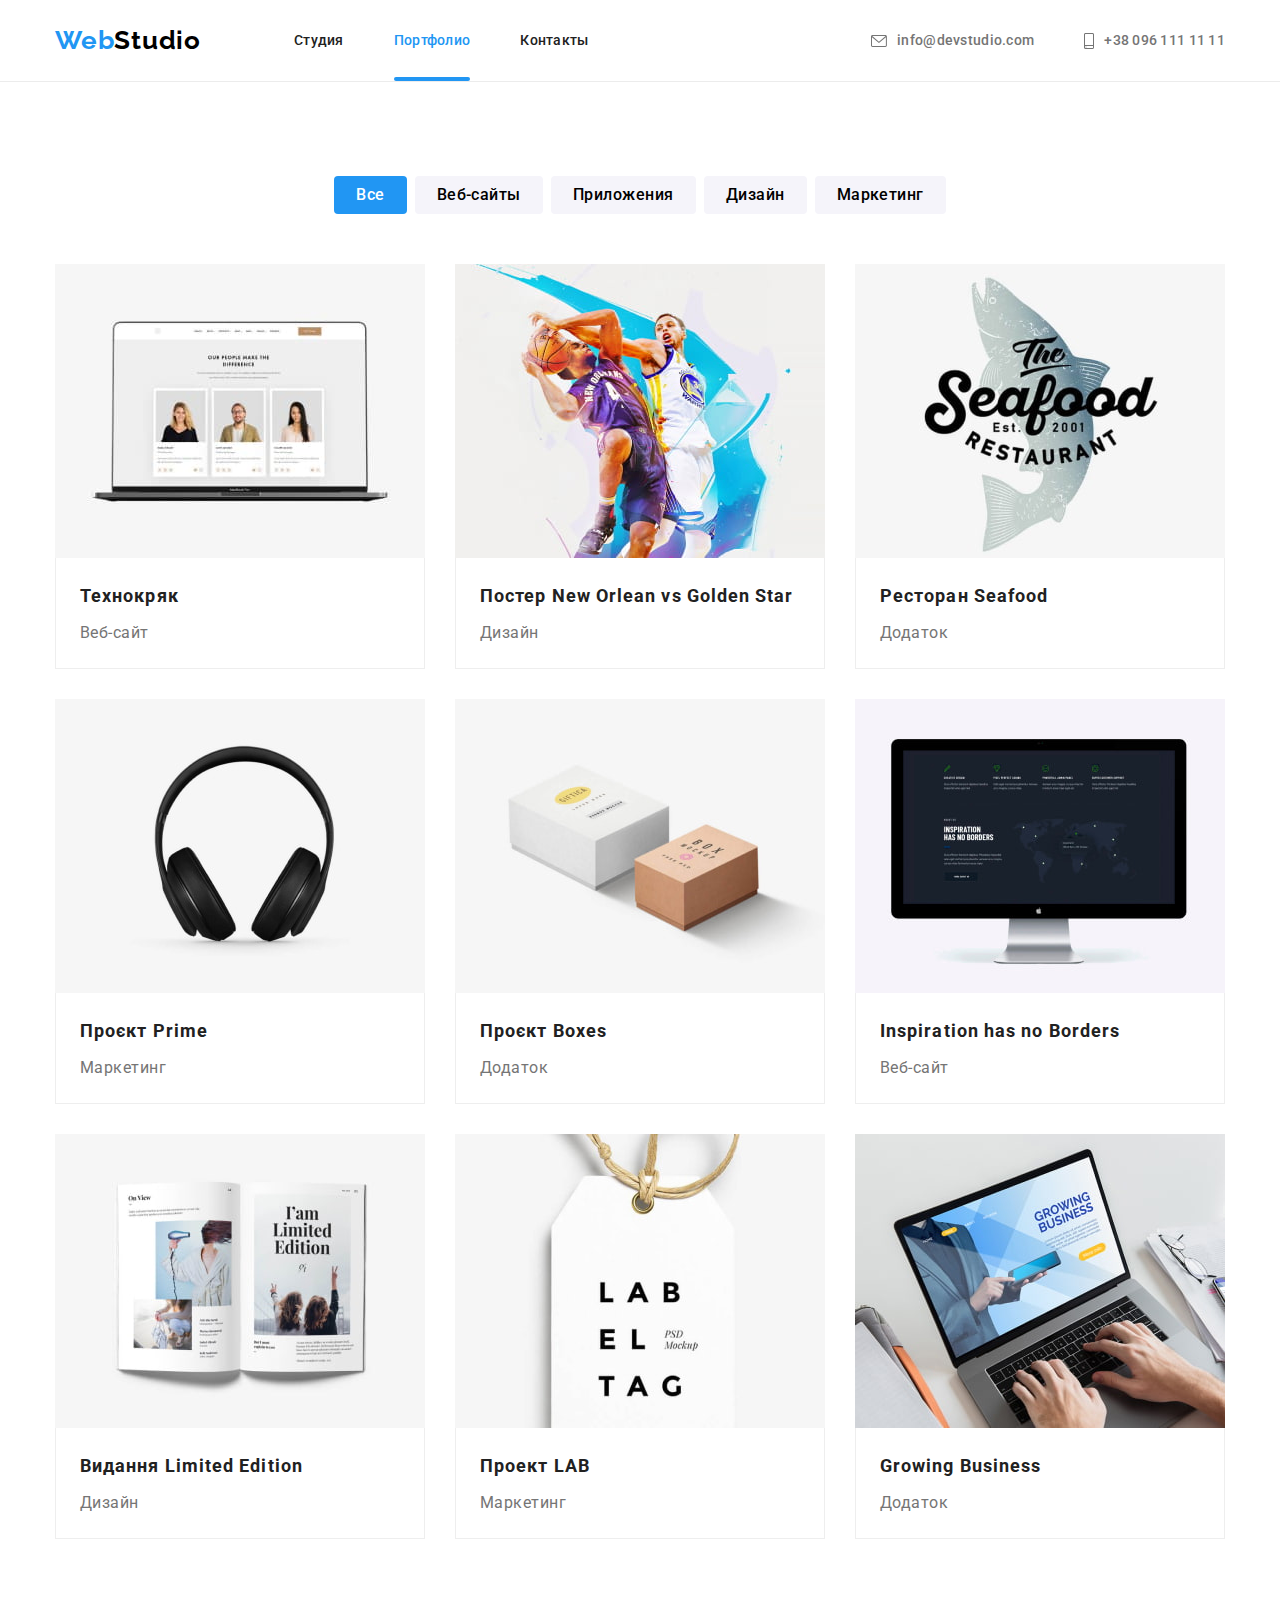
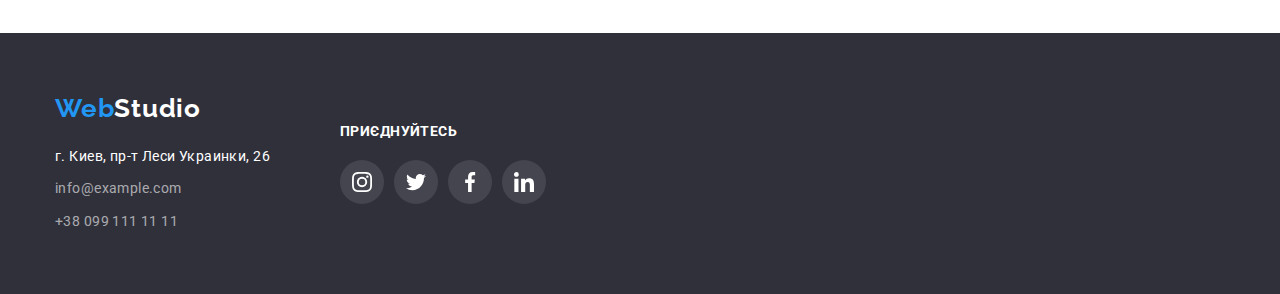
==== portfolio.html @ 23446a07 "first commit" ====
<!DOCTYPE html>
<html lang="ru">
	<head>
		<meta charset="UTF-8" />
		<meta http-equiv="X-UA-Compatible" content="IE=edge" />
		<meta name="viewport" content="width=device-width, initial-scale=1.0" />
		<title>Портфолио</title>
		<link rel="preconnect" href="https://fonts.googleapis.com" />
		<link rel="preconnect" href="https://fonts.gstatic.com" crossorigin />
		<link
			href="https://fonts.googleapis.com/css2?family=Raleway:wght@700&family=Roboto:wght@400;500;700;900&display=swap"
			rel="stylesheet"
		/>
		<link rel="stylesheet" href="https://cdnjs.cloudflare.com/ajax/libs/modern-normalize/1.1.0/modern-normalize.min.css"/>
		<link rel="stylesheet" href="./css/styles.css" />
	</head>
	<header>
		<div class="container">
			<nav class="main-nav">
				<a class="logo logo-head" href="/">
					<span class="logo-first">Web</span>Studio</a
				>
				<ul class="list header-list">
					<li>
						<a
							class="link link-header link-nav"
							href="./index.html"
							>Студия</a
						>
					</li>
					<li>
						<a
							class="link link-header link-nav active"
							href="./portfolio.html"
							>Портфолио</a
						>
					</li>
					<li>
						<a class="link link-header link-nav" href=""
							>Контакты</a
						>
					</li>
				</ul>
			</nav>
			<ul class="list header-list-con">
				<li>
					<a
						class="link link-header link-info"
						href="mailto:info@devstudio.com"
						><svg class="icon-head" width="16px" height="12px">
							<use
								href="./images/icons.svg#envelope"
							></use></svg>info@devstudio.com</a
					>
				</li>
				<li>
					<a
						class="link link-header link-info"
						href="tel:+380961111111"
					>
						<svg class="icon-head" width="10px" height="16px">
							<use
								href="./images/icons.svg#smartphone"
							></use></svg>+38 096 111 11 11</a
					>
				</li>
			</ul>
		</div>
	</header>
	<main>
		<section class="cont-port">
			<div class="container  container-vertical">
			<h1 class="visually-hidden">Портфолио</h1>
			<ul class="list filter-list">
				<li><button class="btn-filter btn-hero-filter" type="button">Все</button></li>
				<li>
					<button class="btn-filter" type="button">Веб-сайты</button>
				</li>
				<li>
					<button class="btn-filter" type="button">Приложения</button>
				</li>
				<li>
					<button class="btn-filter" type="button">Дизайн</button>
				</li>
				<li>
					<button class="btn-filter" type="button">Маркетинг</button>
				</li>
			</ul>
			<ul class="list list-product">
				<li class="card-port"><a href=""><div class="port-info-card">
					<div class="wrap-port">
					<img
						src="./images/contant1.jpg"
						alt="Веб-сайт на ноутбуке"
						width="370"
					/>
					<div class="overflow-port">Ресурс пропонує комплексні пропозиції з різним рівнем функціоналу та сервісів. Все це дозволить відвідувачу отримати вичерпні відомості про компанію чи приватну особу.</div>
				</div>
					<div class="port-info"><h2 class="port-title">Технокряк</h2>
					<p class="port-p">Веб-сайт</p></div></div></a>
				</li>
				<li class="card-port"><a href=""><div class="port-info-card">
					<div class="wrap-port">
					<img
						src="./images/contant2.jpg"
						alt="Веб-сайт на ноутбуке"
						width="370"
					/>
					<div class="overflow-port">Ресурс пропонує комплексні пропозиції з різним рівнем функціоналу та сервісів. Все це дозволить відвідувачу отримати вичерпні відомості про компанію чи приватну особу.</div>
				</div>
					<div class="port-info"><h2 class="port-title">Постер New Orlean vs Golden Star</h2>
					<p class="port-p">Дизайн</p></div></div></a>
				</li>
				<li class="card-port"><a href=""><div class="port-info-card">
					<div class="wrap-port">
					<img
						src="./images/contant3.jpg"
						alt="Веб-сайт на ноутбуке"
						width="370"
					/>
					<div class="overflow-port">Ресурс пропонує комплексні пропозиції з різним рівнем функціоналу та сервісів. Все це дозволить відвідувачу отримати вичерпні відомості про компанію чи приватну особу.</div>
				</div>
					<div class="port-info"><h2 class="port-title">Ресторан Seafood</h2>
					<p class="port-p">Додаток</p></div></div></a>
				</li>
				<li class="card-port"><a href=""><div class="port-info-card">
					<div class="wrap-port">
					<img
						src="./images/contant4.jpg"
						alt="Веб-сайт на ноутбуке"
						width="370"
					/>
					<div class="overflow-port">Ресурс пропонує комплексні пропозиції з різним рівнем функціоналу та сервісів. Все це дозволить відвідувачу отримати вичерпні відомості про компанію чи приватну особу.</div>
				</div>
					<div class="port-info"><h2 class="port-title">Проєкт Prime</h2>
					<p class="port-p">Маркетинг</p></div></div></a>
				</li>
				<li class="card-port"><a href=""><div class="port-info-card">
					<div class="wrap-port">
					<img
						src="./images/contant5.jpg"
						alt="Веб-сайт на ноутбуке"
						width="370"
					/>
					<div class="overflow-port">Ресурс пропонує комплексні пропозиції з різним рівнем функціоналу та сервісів. Все це дозволить відвідувачу отримати вичерпні відомості про компанію чи приватну особу.</div>
				</div>
					<div class="port-info"><h2 class="port-title">Проєкт Boxes</h2>
					<p class="port-p">Додаток</p></div></div></a>
				</li>
				<li class="card-port"><a href=""><div class="port-info-card">
					<div class="wrap-port">
					<img
						src="./images/contant6.jpg"
						alt="Веб-сайт на ноутбуке"
						width="370"
					/>
					<div class="overflow-port">Ресурс пропонує комплексні пропозиції з різним рівнем функціоналу та сервісів. Все це дозволить відвідувачу отримати вичерпні відомості про компанію чи приватну особу.</div>
				</div>
					<div class="port-info"><h2 class="port-title">Inspiration has no Borders</h2>
					<p class="port-p">Веб-сайт</p></div></div></a>
				</li>
				<li class="card-port"><a href=""><div class="port-info-card">
					<div class="wrap-port">
					<img
						src="./images/contant7.jpg"
						alt="Веб-сайт на ноутбуке"
						width="370"
					/>
					<div class="overflow-port">Ресурс пропонує комплексні пропозиції з різним рівнем функціоналу та сервісів. Все це дозволить відвідувачу отримати вичерпні відомості про компанію чи приватну особу.</div>
				</div>
					<div class="port-info"><h2 class="port-title">Видання Limited Edition</h2>
					<p class="port-p">Дизайн</p></div></div></a>
				</li>
				<li class="card-port"><a href=""><div class="port-info-card">
					<div class="wrap-port">
					<img
						src="./images/contant8.jpg"
						alt="Веб-сайт на ноутбуке"
						width="370"
					/>
					<div class="overflow-port">Ресурс пропонує комплексні пропозиції з різним рівнем функціоналу та сервісів. Все це дозволить відвідувачу отримати вичерпні відомості про компанію чи приватну особу.</div>
				</div>
					<div class="port-info"><h2 class="port-title">Проект LAB</h2>
					<p class="port-p">Маркетинг</p></div></div></a>
				</li>
				<li class="card-port"><a href=""><div class="port-info-card">
					<div class="wrap-port">
					<img
						src="./images/contant9.jpg"
						alt="Веб-сайт на ноутбуке"
						width="370"
					/>
					<div class="overflow-port">Ресурс пропонує комплексні пропозиції з різним рівнем функціоналу та сервісів. Все це дозволить відвідувачу отримати вичерпні відомості про компанію чи приватну особу.</div>
				</div>
					<div class="port-info"><h2 class="port-title">Growing Business</h2>
					<p class="port-p">Додаток</p></div></div></a>
				</li>
			</ul>
		</div>
		</div>
	</main>
		<footer class="foot-bg">
			<div class="container foot-cont">
				<div><a class="logo logo-foot" href="/"
					><span class="logo-first">Web</span>Studio</a
				>
				<address class="adr-info">
					<p class="ad-foot-col footer-info">
						г. Киев, пр-т Леси Украинки, 26
					</p>
					<ul class="list">
						<li class="link-foot">
							<a
								class="link link-foot-col footer-info"
								href="mailto:info@example.com"
								>info@example.com</a
							>
						</li>
						<li class="link-foot">
							<a
								class="link link-foot-col footer-info"
								href="tel:+380991111111"
								>+38 099 111 11 11</a
							>
						</li>
					</ul>
				</address>
			</div>
			<div>
				<p class="big-foot">приєднуйтесь</p>
				<ul class="list footer-social">
					<li>
						<a href="#" class="social">
							<svg class="social" width="20" height="20">
								<use
									href="./images/icons.svg#instagram"
								></use>
							</svg>
						</a>
					</li>
					<li>
						<a href="#" class="social">
							<svg class="social" width="20" height="20">
								<use
									href="./images/icons.svg#twitter"
								></use>
							</svg>
						</a>
					</li>
					<li>
						<a href="#" class="social">
							<svg class="social" width="20" height="20">
								<use
									href="./images/icons.svg#facebook"
								></use>
							</svg>
						</a>
					</li>
					<li>
						<a href="#" class="social">
							<svg class="social" width="20" height="20">
								<use
									href="./images/icons.svg#linkedin"
								></use>
							</svg>
						</a>
					</li>
				</ul>
			</div>
			</div>
	</footer>
<script src="./js/modal.js"></script>
</body>
</html>
---- css/styles.css ----
:root {
    --first-font:
        "Roboto", sans-serif;
    --second-font:
        "Raleway", sans-serif;
    --first-color: #FFFFFF;
    --second-color: #2F303A;
    --third-color: #F5F4FA;
    --fourth-color: #212121;
    --fifth-color: #2196F3;
    --sixth-color: #000000;
    --seventh-color: #757575;
    --eighth-color: rgba(255, 255, 255, 0.6);
    --nineth-color: #188CE8;
    --tenth-color: #EEEEEE;
    --grad-color: rgba(47, 48, 58, 0.4);
    --client-color: #AFB1B8;
    --cubic: cubic-bezier(0.4, 0, 0.2, 1)
}

/* general styles */

h1,
h2,
h3,
h4,
h5,
h6,
p,
ul {
    margin: 0;
}

a {
    text-decoration: none;
}

img {
    display: block;
}

header {
    border-bottom: 1px solid #ECECEC;
}

.visually-hidden {
    position: absolute;
    width: 1px;
    height: 1px;
    margin: -1px;
    border: 0;
    padding: 0;

    white-space: nowrap;
    clip-path: inset(100%);
    clip: rect(0 0 0 0);
    overflow: hidden;
}

ul {
    padding: 0;
}

.link {
    transition: color 250ms var(--cubic);
}

.link:focus,
.link:hover {
    color: var(--fifth-color);
}

.link-info:hover .icon-head,
.link-info:focus .icon-head {
    fill: var(--fifth-color);
}

.send-btn:hover,
.send-btn:focus,
.btn-foot-form:hover,
.btn-foot-form:focus,
.btn-hero:focus,
.btn-hero:hover,
.btn-filter:focus,
.btn-filter:hover {
    transition: 250ms var(--cubic);
    background-color: var(--nineth-color);
    color: #FFFFFF;
    filter: drop-shadow(0px 4px 4px rgba(0, 0, 0, 0.25));
    cursor: pointer;
}

.link-foot-col:focus,
.link-foot-col:hover {
    color: var(--first-color);
}

.com-title,
.second-title,
.peculiarities-title,
.port-title {
    color: var(--fourth-color);
}

.btn-filter,
.btn-hero {
    font-family: inherit;
    cursor: pointer;
    border: none;
    transition: color 250ms var(--cubic), background-color 250ms var(--cubic), filter 250ms var(--cubic);
}

body {
    font-family: var(--first-font);
    color: var(--seventh-color);
}

.container {
    display: flex;
    width: 1200px;
    padding-left: 15px;
    padding-right: 15px;
    margin-left: auto;
    margin-right: auto;


}

.container-vertical {
    flex-direction: column;
}

/* background-color */


.hero-bg,
.foot-bg {
    background-color: var(--second-color);
}

.comand-bc,
.btn-filter {
    background-color: var(--third-color);
}

.li-com-bc {
    background-color: var(--first-color);
}

.btn-hero-filter,
.btn-hero {
    color: var(--first-color);
    background-color: var(--fifth-color);
}

.link,
.logo,
.port-p {
    text-decoration: none;
    color: currentColor
}

.list {
    list-style: none;
}


/* header */

.link-info {
    display: flex;
    align-items: center;
    gap: 10px;
}

.main-nav {
    display: flex;
}

.icon-head {
    transition: fill 250ms var(--cubic);
    fill: var(--seventh-color);
}

.header-list,
.header-list-con {
    align-items: center;
    display: flex;
    gap: 50px;

}

.head-li-con {
    display: flex;
    align-items: center;
}

.header-list-con {
    margin-left: auto;
}

.header-list {
    margin-left: 93px;
}

.logo {

    font-family: var(--second-font);
    font-weight: 700;
    font-size: 26px;
    line-height: 1.2;
    letter-spacing: 0.03em;

}

.logo-first {
    color: var(--fifth-color);
    font-family: var(--second-font);
}

.logo-head {
    color: var(--sixth-color);
    padding-top: 25px;
    padding-bottom: 25px;
}

.link-header {
    font-weight: 500;
    font-size: 14px;
    line-height: 1.14;
    letter-spacing: 0.02em;
    padding-top: 32px;
    padding-bottom: 32px;
}

.link-nav {
    color: var(--fourth-color);
}

.active {
    color: var(--fifth-color);
    position: relative;
}

.active::after {
    content: "";
    background-color: var(--fifth-color);
    border-radius: 2px;
    width: 100%;
    height: 4px;
    display: block;
    position: absolute;
    bottom: -1px;
}

/* hero-section */

.hero-bg {
    width: 1600px;
    margin-left: auto;
    margin-right: auto;
    background-size: cover;
    background-position: 50% 50%;
    background-image: linear-gradient(var(--grad-color), var(--grad-color)), url("../images/imgbg.jpg");

}

.hero {
    padding: 200px 0px;
}

.second-title {
    font-size: 36px;
    line-height: 1.17;
    text-align: center;
    letter-spacing: 0.03em;
}

.hero-title {
    color: var(--first-color);
    font-weight: 900;
    font-size: 44px;
    line-height: 1.36;
    text-align: center;
    letter-spacing: 0.06em;
    text-transform: uppercase;
}

.btn-hero {
    font-weight: 700;
    font-size: 16px;
    line-height: 1.88;
    letter-spacing: 0.06em;
    padding: 10px 32px;
    width: fit-content;
    margin-top: 30px;
    margin-left: auto;
    margin-right: auto;
    border-radius: 4px;
}


/* second-section */

.peculiarities-i {
    background: var(--third-color);
    border-radius: 4px;
    padding: 25px 100px;
    margin-bottom: 30px;
}

.peculiarities-list {
    display: flex;
    gap: 30px;
}

.peculiarities-list-block {
    width: 270px;
}

.peculiarities-cont {
    padding-top: 94px;
}

.hidden-peculiarities-title,
.hidden-filters-title {
    display: none;
}

.peculiarities-title {
    font-size: 14px;
    line-height: 1.14;
    letter-spacing: 0.03em;
    text-transform: uppercase;
    margin-bottom: 10px;
}

.peculiarities-p {
    font-size: 14px;
    line-height: 1.71;
    letter-spacing: 0.03em;
}

/* third-section */

.cont-third-forth {
    padding-bottom: 94px;
    padding-top: 94px;
}

.list-img {
    display: flex;
    gap: 30px;
}

.second-title {
    margin-bottom: 50px;
}


/* fourth-section */

svg.social-com {
    fill: var(--client-color);
    transition: fill 250ms var(--cubic);
}

a.social-com {
    border-radius: 50%;
    width: 44px;
    height: 44px;
    display: flex;
    justify-content: center;
    align-items: center;
    background-color: var(--first-color);
    transition: background-color 250ms var(--cubic);
}

.com-info {
    padding: 30px 0px;
}

.com-title {
    font-weight: 500;
    font-size: 16px;
    line-height: 1.19;
    text-align: center;
    letter-spacing: 0.03em;
    margin-bottom: 10px;
}

.li-com-bc {
    box-shadow: 0px 1px 3px rgba(0, 0, 0, 0.12), 0px 1px 1px rgba(0, 0, 0, 0.14), 0px 2px 1px rgba(0, 0, 0, 0.2);
    border-radius: 0px 0px 4px 4px;
}

.com-p {
    font-size: 16px;
    line-height: 1.19;
    text-align: center;
    letter-spacing: 0.03em;
    margin-bottom: 16px;
}

/* footer */

svg.social {
    fill: var(--first-color);
    transition: fill 250ms var(--cubic);
}

a.social:hover,
a.social:focus {
    background-color: var(--fifth-color);
}

.com-social {
    display: flex;
    justify-content: center;
}

.big-foot {
    font-weight: 700;
    font-size: 14px;
    line-height: 1.14;
    letter-spacing: 0.03em;
    text-transform: uppercase;
    color: var(--first-color);
    margin-bottom: 20px;
}

strong {
    font-weight: inherit;
}

.foot-cont {
    align-items: center;
    gap: 70px;

}

.foot-bg {
    padding: 60px 0px;
}

.logo-foot {
    color: var(--first-color);
}

.adr-info {
    margin-top: 20px;
}

.footer-info {
    font-style: normal;
    font-weight: 400;
    font-size: 14px;
    line-height: 1.7;
    letter-spacing: 0.03em;
}

.link-foot {
    margin-top: 9px;
}

.ad-foot-col {
    color: var(--first-color);
}

.link-foot-col {
    color: var(--eighth-color);
}

.footer-social,
.com-social {
    display: flex;
    flex-wrap: wrap;
    gap: 10px;
}

a.social {
    border-radius: 50%;
    width: 44px;
    height: 44px;
    display: flex;
    justify-content: center;
    align-items: center;
    background-color: rgba(255, 255, 255, 0.1);
    transition: background-color 250ms var(--cubic);
}

/* PORTFOLIO */

/* portfolio btn */

.port-info {
    padding: 20px 24px;
    border: 1px solid #EEEEEE;
    border-top: none;
    z-index: 1;
}

.cont-port {
    padding: 94px 0px;
}

.filter-list {
    display: flex;
    margin-bottom: 50px;
    justify-content: center;
    gap: 8px;
}

.list-product {
    display: flex;
    flex-wrap: wrap;
    gap: 30px;
}

.btn-filter {
    font-weight: 500;
    font-size: 16px;
    line-height: 1.62;
    letter-spacing: 0.03em;
    padding: 6px 22px;
    border-radius: 4px;

}

.card-port {
    width: 370px;
}

.card-port:hover .overflow-port {
    transform: translateY(-100%);
}

.wrap-port {
    overflow: hidden;
    position: relative;
}

.overflow-port {
    position: absolute;
    display: flex;
    justify-content: center;
    align-items: center;
    color: var(--first-color);
    background: rgba(33, 150, 243, 0.9);
    transition: transform 250ms var(--cubic);
    transform: translateY(0);
    height: 100%;
    font-size: 18px;
    line-height: 1.56;
    padding: 0 24px;

    letter-spacing: 0.03em;
}

.port-info-card:hover {
    box-shadow: 0px 4px 4px rgba(0, 0, 0, 0.25);
}

.port-info-card {
    transition: box-shadow 250ms var(--cubic);
}

.port-title {
    font-size: 18px;
    line-height: 2;
    letter-spacing: 0.06em;
    width: 322px;
    margin-bottom: 4px;
    color: var(--fourth-color)
}

.port-p {
    font-size: 16px;
    line-height: 1.88;
    letter-spacing: 0.03em;
    color: var(--seventh-color);
}


/* clients */

.list-clients {
    display: flex;
    gap: 30px;
}

.clients-icons>div {
    padding: 16px 32px;
    border: 1px solid var(--client-color);
    border-radius: 4px;
    transition: border-color 250ms var(--cubic);

}

.clients-icons:hover .company,
.clients-icons:focus .company {
    fill: var(--fifth-color);
}

.clients-icons:hover>div,
.clients-icons:focus>div {
    border-color: var(--fifth-color);
}

.company {
    fill: var(--client-color);
    transition: fill 250ms var(--cubic);
}

a.social-com:hover svg.social-com,
a.social-com:focus svg.social-com {
    fill: var(--first-color);
}

a.social-com:hover,
a.social-com:focus {
    background-color: var(--fifth-color);
}

/* MODALKS SASALKA */
.data-modal {
    backdrop-filter: brightness(0.8);
    width: 100%;
    height: 100%;
    position: fixed;
    top: 0;
    z-index: 1000000;
    visibility: visible;
    opacity: 100%;
    transition: opacity 250ms cubic-bezier(0.4, 0, 0.2, 1), visibility 250ms cubic-bezier(0.4, 0, 0.2, 1);

}


.is-hidden {
    opacity: 0;
    pointer-events: none;
    visibility: hidden;
}

.modal-window {
    position: absolute;
    top: 50%;
    left: 50%;
    transform: translate(-50%, -50%);
    width: 528px;
    height: 581px;

    background: #FFFFFF;
    box-shadow: 0px 1px 3px rgba(0, 0, 0, 0.12), 0px 1px 1px rgba(0, 0, 0, 0.14), 0px 2px 1px rgba(0, 0, 0, 0.2);
    border-radius: 4px;
}

.btn-modal {
    display: flex;
    align-items: center;
    position: absolute;
    top: 0;
    right: 0;
    margin: 8px;
    padding: 6px;
    border: solid 1px rgba(0, 0, 0, 0.10);
    border-radius: 50%;
    cursor: pointer;
    background-color: var(--first-color);
}

/* textposedebilizm */

.img-pose {
    position: relative;
}

.text-pose {
    display: flex;
    align-items: center;
    justify-content: center;
    position: absolute;
    bottom: 0;
    background-color: rgba(47, 48, 58, 0.8);
    width: 100%;
    height: 70px;
}

.text-nepose {
    font-family: 'Roboto';
    font-weight: 700;
    font-size: 14px;
    line-height: 1.143;
    text-align: center;
    letter-spacing: 0.03em;
    text-transform: uppercase;
    color: var(--first-color);
}

.form-inputs {

    display: flex;
    flex-wrap: wrap;
    justify-content: center;
    flex-direction: column;
    gap: 10px;
}

.form-input {
    display: flex;
    flex-direction: column;
}

.modal-form {
    display: flex;
    flex-direction: column;
    padding: 40px;
}

.modal-form h2 {
    margin-bottom: 12px;
    text-align: center;
    font-weight: 700;
    font-size: 20px;
    text-align: center;
    letter-spacing: 0.03em;
    color: #212121;
}

.form-input label {
    position: relative;
    font-size: 12px;
    line-height: calc(14/12);
    letter-spacing: 0.01em;
    margin-bottom: 4px;
}

.form-input svg {
    position: absolute;
    transform: translateY(29px);
    left: 15px;
}

.form-input input {
    padding-left: 42px;
    height: 40px;
    border: 1px solid rgba(33, 33, 33, 0.2);
    border-radius: 4px;
}

input[type="checkbox"] {
    accent-color: #2196F3;
}

.form-input textarea {
    padding: 12px 16px;
    height: 120px;
    resize: none;
    font-size: 12px;
    line-height: calc(14/12);
    letter-spacing: 0.01em;
}

.form-input textarea::placeholder {
    color: rgba(117, 117, 117, 0.5);
}

.form-input-checkbox {
    margin: 20px 0;
    cursor: pointer;
}

.send-btn {
    margin-top: 10px;
    color: var(--first-color);
    align-self: center;
    width: 200px;
    height: 50px;
    background-color: var(--fifth-color);
    border: none;
    box-shadow: 0px 4px 4px rgba(0, 0, 0, 0.15);
    border-radius: 4px;
}


/* footpenissnayaformayaustala */

.subscribe {
    display: flex;
    gap: 12px;

}

.subscribe input {
    height: 50px;
    width: 358px;
    background-color: transparent;
    border: 1px solid rgba(255, 255, 255, 0.3);
    filter: drop-shadow(0px 4px 4px rgba(0, 0, 0, 0.15));
    border-radius: 4px;
    padding: 15px 16px;
    color: var(--first-color);
}

.subscribe input::placeholder {
    color: #FFFFFF99;
}

.subscribe button {
    height: 50px;
    box-shadow: 0px 4px 4px rgba(0, 0, 0, 0.15);
    border-radius: 4px;
    background-color: var(--fifth-color);
    width: 200px;
    color: var(--first-color);
    padding: 10px 28px;
    border: none;
    display: flex;
    gap: 10px;
    align-items: center;
    font-size: 16px;
    line-height: 19;
    font-weight: 700;
    justify-content: center;
}
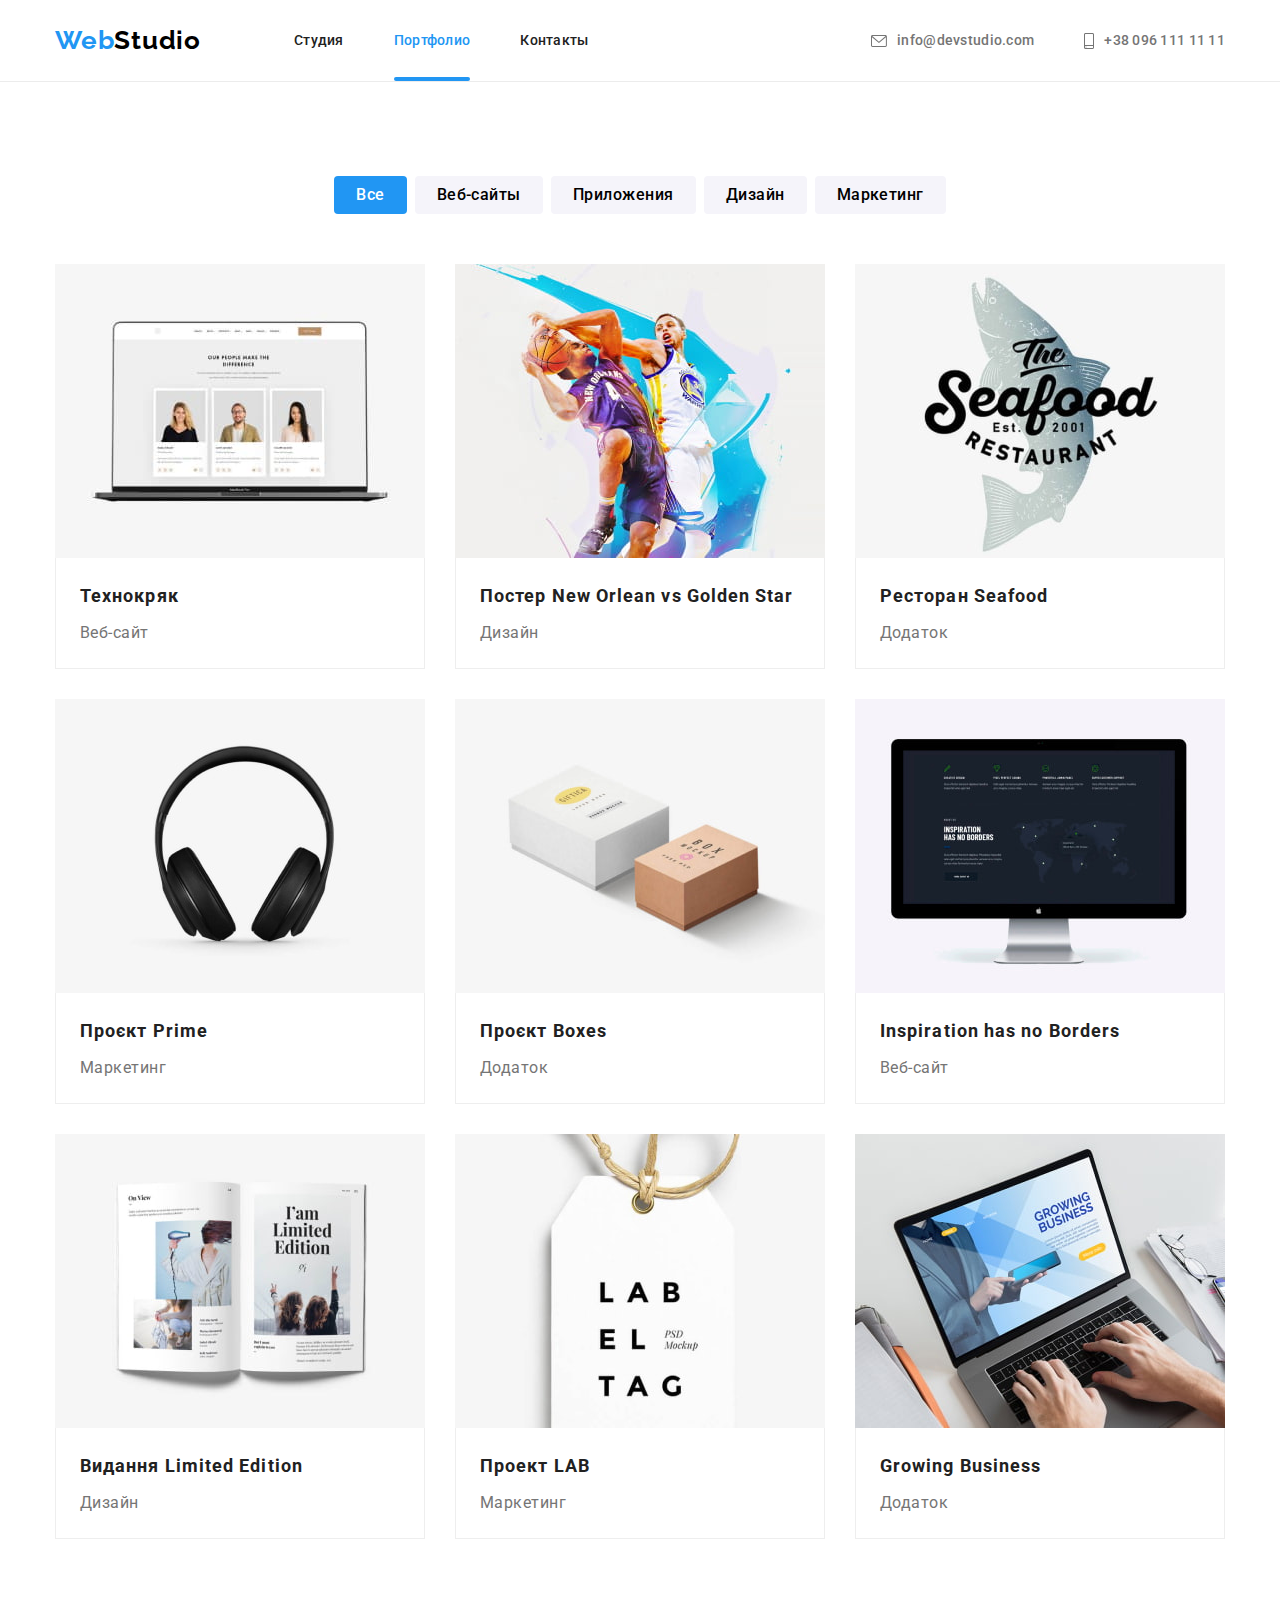
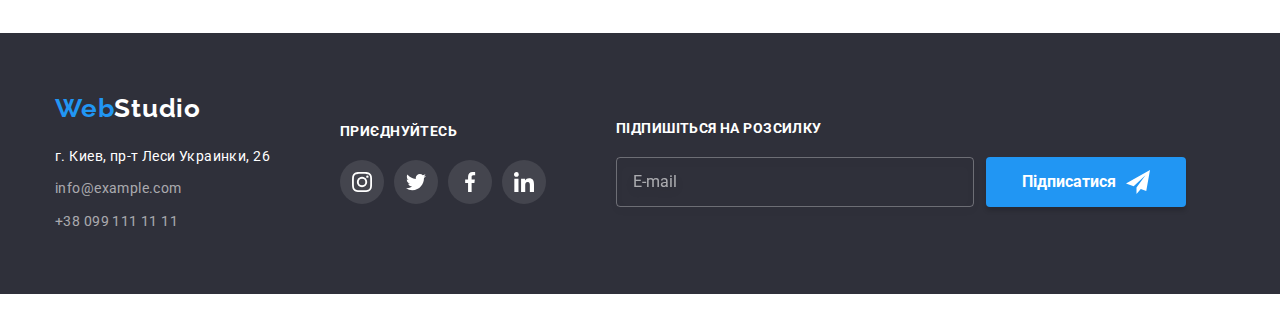
==== commit c8a0352f: "fixzalupivka" ====
--- a/portfolio.html
+++ b/portfolio.html
@@ -198,77 +198,94 @@
 			</ul>
 		</div>
 		</div>
-	</main>
-		<footer class="foot-bg">
+	</main><footer class="foot-bg">
 			<div class="container foot-cont">
-				<div><a class="logo logo-foot" href="/"
-					><span class="logo-first">Web</span>Studio</a
-				>
-				<address class="adr-info">
-					<p class="ad-foot-col footer-info">
-						г. Киев, пр-т Леси Украинки, 26
+				<div>
+					<a class="logo logo-foot" href="/"
+						><span class="logo-first">Web</span>Studio</a
+					>
+					<address class="adr-info">
+						<p class="ad-foot-col footer-info">
+							г. Киев, пр-т Леси Украинки, 26
+						</p>
+						<ul class="list">
+							<li class="link-foot">
+								<a
+									class="link link-foot-col footer-info"
+									href="mailto:info@example.com"
+									>info@example.com</a
+								>
+							</li>
+							<li class="link-foot">
+								<a
+									class="link link-foot-col footer-info"
+									href="tel:+380991111111"
+									>+38 099 111 11 11</a
+								>
+							</li>
+						</ul>
+					</address>
+				</div>
+				<div>
+					<p class="big-foot"><strong>приєднуйтесь</strong></p>
+					<ul class="list footer-social">
+						<li>
+							<a href="#" class="social">
+								<svg class="social" width="20" height="20">
+									<use
+										href="./images/icons.svg#instagram"
+									></use>
+								</svg>
+							</a>
+						</li>
+						<li>
+							<a href="#" class="social">
+								<svg class="social" width="20" height="20">
+									<use
+										href="./images/icons.svg#twitter"
+									></use>
+								</svg>
+							</a>
+						</li>
+						<li>
+							<a href="#" class="social">
+								<svg class="social" width="20" height="20">
+									<use
+										href="./images/icons.svg#facebook"
+									></use>
+								</svg>
+							</a>
+						</li>
+						<li>
+							<a href="#" class="social">
+								<svg class="social" width="20" height="20">
+									<use
+										href="./images/icons.svg#linkedin"
+									></use>
+								</svg>
+							</a>
+						</li>
+					</ul>
+				</div>
+				<div>
+					<p class="big-foot">
+						<strong>Підпишіться на розсилку</strong>
 					</p>
-					<ul class="list">
-						<li class="link-foot">
-							<a
-								class="link link-foot-col footer-info"
-								href="mailto:info@example.com"
-								>info@example.com</a
-							>
-						</li>
-						<li class="link-foot">
-							<a
-								class="link link-foot-col footer-info"
-								href="tel:+380991111111"
-								>+38 099 111 11 11</a
-							>
-						</li>
-					</ul>
-				</address>
+					<form class="subscribe">
+						<input
+							type="email"
+							name="email"
+							id="email"
+							placeholder="E-mail"
+							required="true"
+						/>
+						<button class="btn-foot-form" type="submit">Підписатися<svg width="24px" height="24px">
+							<use href="./images/icons.svg#samoletik"></use>
+						</svg></button>
+					</form>
+				</div>
 			</div>
-			<div>
-				<p class="big-foot">приєднуйтесь</p>
-				<ul class="list footer-social">
-					<li>
-						<a href="#" class="social">
-							<svg class="social" width="20" height="20">
-								<use
-									href="./images/icons.svg#instagram"
-								></use>
-							</svg>
-						</a>
-					</li>
-					<li>
-						<a href="#" class="social">
-							<svg class="social" width="20" height="20">
-								<use
-									href="./images/icons.svg#twitter"
-								></use>
-							</svg>
-						</a>
-					</li>
-					<li>
-						<a href="#" class="social">
-							<svg class="social" width="20" height="20">
-								<use
-									href="./images/icons.svg#facebook"
-								></use>
-							</svg>
-						</a>
-					</li>
-					<li>
-						<a href="#" class="social">
-							<svg class="social" width="20" height="20">
-								<use
-									href="./images/icons.svg#linkedin"
-								></use>
-							</svg>
-						</a>
-					</li>
-				</ul>
-			</div>
-			</div>
-	</footer>
+		</footer>
 <script src="./js/modal.js"></script>
 </body>
 </html>
--- a/css/styles.css
+++ b/css/styles.css
@@ -33,6 +33,7 @@
 
 a {
     text-decoration: none;
+    color: var(--fifth-color);
 }
 
 img {
@@ -73,6 +74,10 @@
 .link-info:hover .icon-head,
 .link-info:focus .icon-head {
     fill: var(--fifth-color);
+}
+
+.btn-foot-form{
+    transition: background-color 250ms var(--cubic), filter 250ms var(--cubic);
 }
 
 .send-btn:hover,
@@ -83,8 +88,7 @@
 .btn-hero:hover,
 .btn-filter:focus,
 .btn-filter:hover {
-    transition: 250ms var(--cubic);
-    background-color: var(--nineth-color);
+   background-color: var(--nineth-color);
     color: #FFFFFF;
     filter: drop-shadow(0px 4px 4px rgba(0, 0, 0, 0.25));
     cursor: pointer;
@@ -623,6 +627,16 @@
 }
 
 /* MODALKS SASALKA */
+
+.umovi{
+    text-decoration: underline;
+    font-family: 'Roboto';
+        font-style: normal;
+        font-weight: 400;
+        font-size: 14px;
+        line-height: 1.7;
+        letter-spacing: 0.03em;
+}
 .data-modal {
     backdrop-filter: brightness(0.8);
     width: 100%;
@@ -668,6 +682,7 @@
     border-radius: 50%;
     cursor: pointer;
     background-color: var(--first-color);
+    
 }
 
 /* textposedebilizm */
@@ -709,7 +724,7 @@
 
 .form-input {
     display: flex;
-    flex-direction: column;
+    flex-direction: column-reverse;
 }
 
 .modal-form {
@@ -742,15 +757,38 @@
     left: 15px;
 }
 
-.form-input input {
+.form-input input, .form-input textarea {
     padding-left: 42px;
     height: 40px;
     border: 1px solid rgba(33, 33, 33, 0.2);
     border-radius: 4px;
-}
-
-input[type="checkbox"] {
+    transition: border-color 250ms var(--cubic);
+}
+
+.form-input input~label svg,
+.form-input textarea~label svg {
+    transition: fill 250ms var(--cubic);
+}
+
+.form-input input:focus-visible, .form-input textarea:focus-visible,
+.form-input input:hover,
+.form-input textarea:hover {
+    outline: none;
+    border-color: var(--fifth-color);
+}
+
+.form-input input:focus-visible~label svg,
+.form-input textarea:focus-visible~label svg,
+.form-input input:hover~label svg,
+.form-input textarea:hover~label svg {
+    fill: var(--fifth-color);
+}
+
+.modal-form input[type="checkbox"] {
     accent-color: #2196F3;
+    width: 16px;
+    height: 15px;
+    margin-right: 7px;
 }
 
 .form-input textarea {
@@ -767,6 +805,11 @@
 }
 
 .form-input-checkbox {
+    display: flex;
+    flex-direction: row;
+    flex-wrap: wrap;
+    justify-content: flex-start;
+    align-items: center;
     margin: 20px 0;
     cursor: pointer;
 }
@@ -781,8 +824,17 @@
     border: none;
     box-shadow: 0px 4px 4px rgba(0, 0, 0, 0.15);
     border-radius: 4px;
-}
-
+    transition: background-color 250ms var(--cubic), filter 250ms var(--cubic);
+        
+}
+
+.btn-modal svg{
+    transition: fill 250ms var(--cubic);
+}
+
+.btn-modal:hover svg{
+    fill: var(--fifth-color);
+}
 
 /* footpenissnayaformayaustala */
 
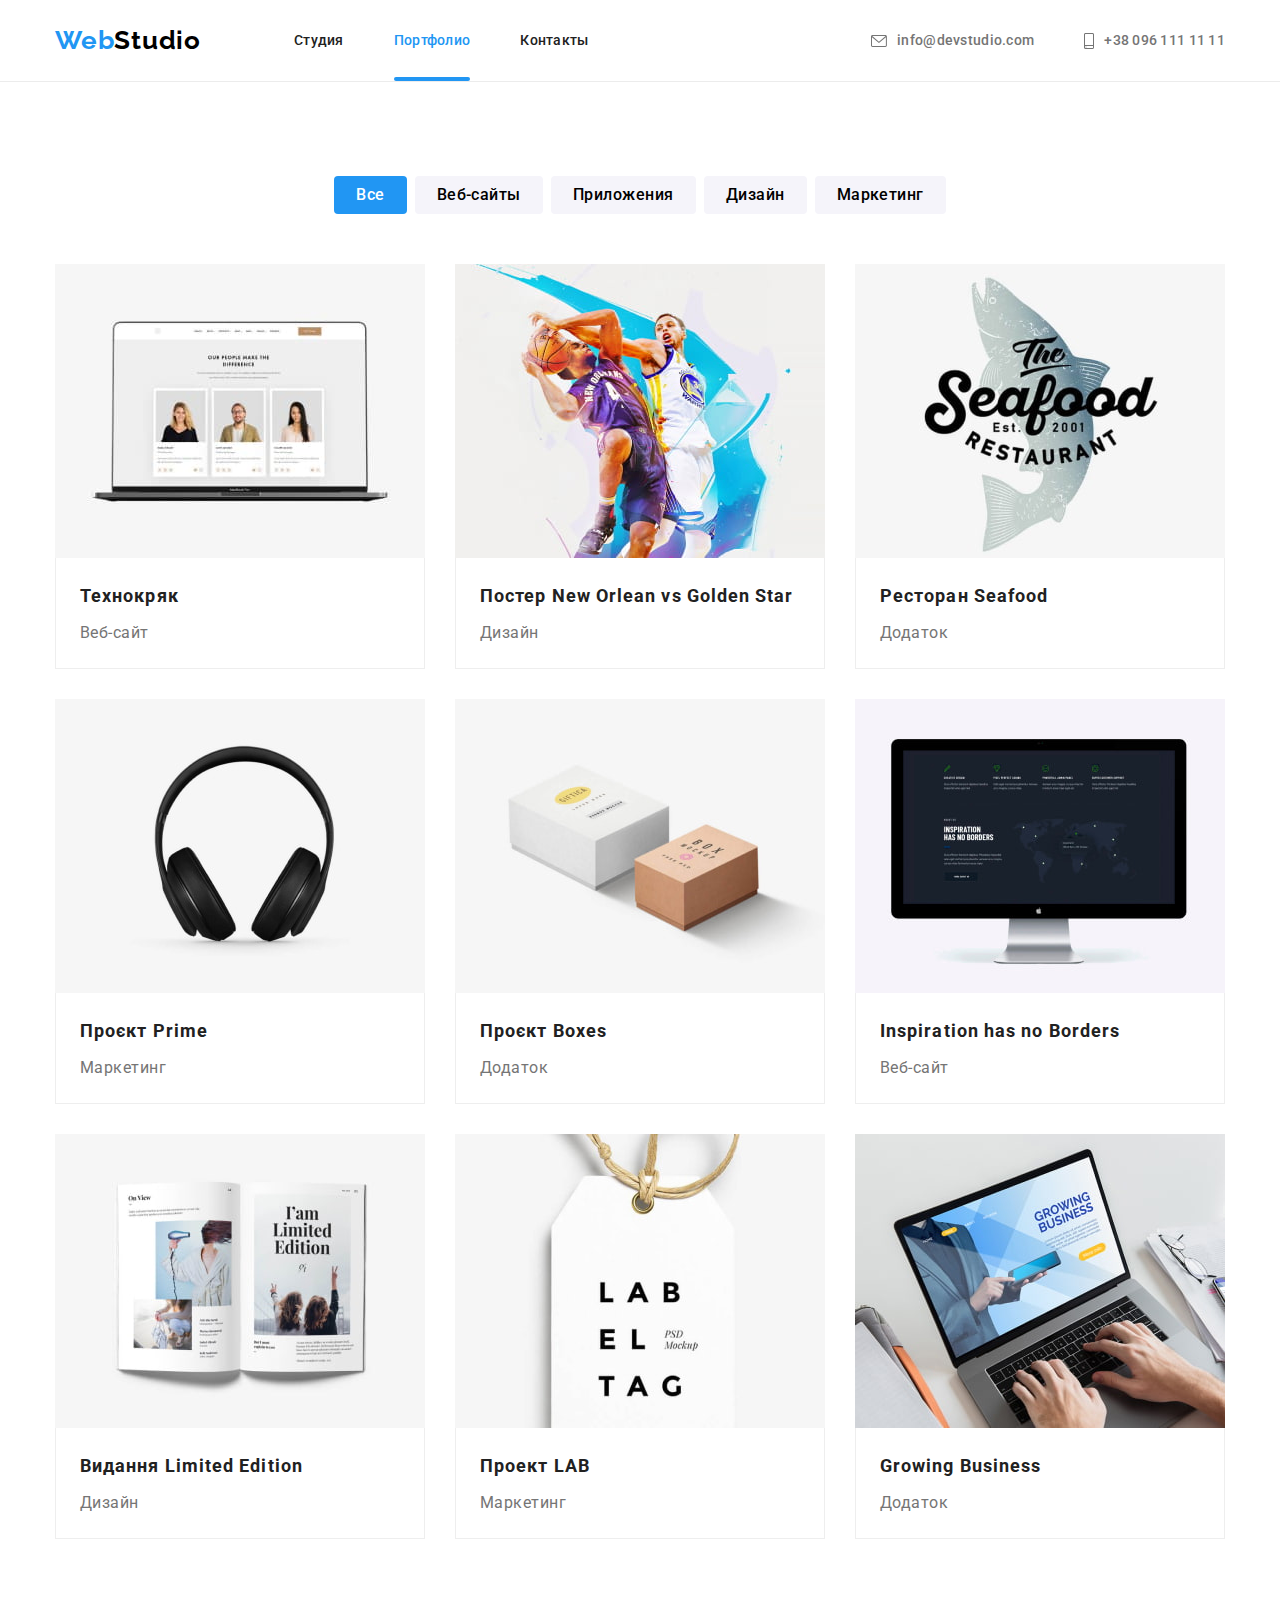
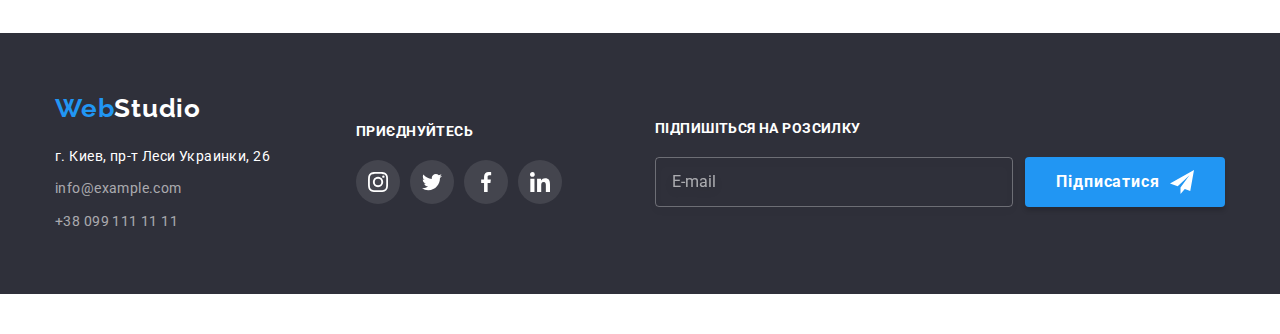
==== commit d9c13f5f: "Update portfolio.html" ====
--- a/portfolio.html
+++ b/portfolio.html
@@ -198,9 +198,9 @@
 			</ul>
 		</div>
 		</div>
-	</main><footer class="foot-bg">
+	</main>	<footer class="foot-bg">
 			<div class="container foot-cont">
-				<div>
+				<div class="adress-div">
 					<a class="logo logo-foot" href="/"
 						><span class="logo-first">Web</span>Studio</a
 					>
@@ -226,7 +226,7 @@
 						</ul>
 					</address>
 				</div>
-				<div>
+				<div class="icons-foot">
 					<p class="big-foot"><strong>приєднуйтесь</strong></p>
 					<ul class="list footer-social">
 						<li>
--- a/css/styles.css
+++ b/css/styles.css
@@ -58,6 +58,38 @@
     overflow: hidden;
 }
 
+.custom-input-checkbox {
+    position: relative;
+    display: flex;
+    align-items: center;
+    justify-content: center;
+    width: 15px;
+    height: 15px;
+    margin-right: 10px;
+    cursor: pointer;
+    border: 1px solid var(--sixth-color);
+    border-radius: 2px;
+    transition: background-color 250ms var(--cubic);
+}
+
+#galochka {
+    margin: 0;
+    cursor: pointer;
+    opacity: 0%;
+    position: absolute;
+    left: 19px;
+    z-index: 10;
+
+
+}
+
+#galochka:checked~.custom-input-checkbox {
+    outline: none;
+    background-color: var(--fifth-color);
+    border: 1px solid var(--fifth-color);
+    border-radius: 2px;
+}
+
 ul {
     padding: 0;
 }
@@ -76,8 +108,9 @@
     fill: var(--fifth-color);
 }
 
-.btn-foot-form{
+.btn-foot-form {
     transition: background-color 250ms var(--cubic), filter 250ms var(--cubic);
+    letter-spacing: 0.06em;
 }
 
 .send-btn:hover,
@@ -88,7 +121,7 @@
 .btn-hero:hover,
 .btn-filter:focus,
 .btn-filter:hover {
-   background-color: var(--nineth-color);
+    background-color: var(--nineth-color);
     color: #FFFFFF;
     filter: drop-shadow(0px 4px 4px rgba(0, 0, 0, 0.25));
     cursor: pointer;
@@ -260,7 +293,7 @@
 /* hero-section */
 
 .hero-bg {
-    width: 1600px;
+    max-width: 1600px;
     margin-left: auto;
     margin-right: auto;
     background-size: cover;
@@ -439,7 +472,6 @@
 
 .foot-cont {
     align-items: center;
-    gap: 70px;
 
 }
 
@@ -598,7 +630,7 @@
     border: 1px solid var(--client-color);
     border-radius: 4px;
     transition: border-color 250ms var(--cubic);
-
+    width: 170px
 }
 
 .clients-icons:hover .company,
@@ -628,15 +660,16 @@
 
 /* MODALKS SASALKA */
 
-.umovi{
+.umovi {
     text-decoration: underline;
     font-family: 'Roboto';
-        font-style: normal;
-        font-weight: 400;
-        font-size: 14px;
-        line-height: 1.7;
-        letter-spacing: 0.03em;
-}
+    font-style: normal;
+    font-weight: 400;
+    font-size: 14px;
+    line-height: 1.7;
+    letter-spacing: 0.03em;
+}
+
 .data-modal {
     backdrop-filter: brightness(0.8);
     width: 100%;
@@ -682,7 +715,7 @@
     border-radius: 50%;
     cursor: pointer;
     background-color: var(--first-color);
-    
+
 }
 
 /* textposedebilizm */
@@ -757,7 +790,8 @@
     left: 15px;
 }
 
-.form-input input, .form-input textarea {
+.form-input input,
+.form-input textarea {
     padding-left: 42px;
     height: 40px;
     border: 1px solid rgba(33, 33, 33, 0.2);
@@ -770,7 +804,8 @@
     transition: fill 250ms var(--cubic);
 }
 
-.form-input input:focus-visible, .form-input textarea:focus-visible,
+.form-input input:focus-visible,
+.form-input textarea:focus-visible,
 .form-input input:hover,
 .form-input textarea:hover {
     outline: none;
@@ -806,12 +841,16 @@
 
 .form-input-checkbox {
     display: flex;
+    position: relative;
     flex-direction: row;
     flex-wrap: wrap;
-    justify-content: flex-start;
+    justify-content: center;
     align-items: center;
     margin: 20px 0;
     cursor: pointer;
+    font-size: 14px;
+    line-height: 1.71;
+    letter-spacing: 0.03em;
 }
 
 .send-btn {
@@ -825,14 +864,21 @@
     box-shadow: 0px 4px 4px rgba(0, 0, 0, 0.15);
     border-radius: 4px;
     transition: background-color 250ms var(--cubic), filter 250ms var(--cubic);
-        
-}
-
-.btn-modal svg{
+    font-weight: 700;
+    font-size: 16px;
+    line-height: 1.88;
+    align-items: center;
+    text-align: center;
+    letter-spacing: 0.06em;
+
+}
+
+
+.btn-modal svg {
     transition: fill 250ms var(--cubic);
 }
 
-.btn-modal:hover svg{
+.btn-modal:hover svg {
     fill: var(--fifth-color);
 }
 
@@ -875,4 +921,13 @@
     line-height: 19;
     font-weight: 700;
     justify-content: center;
+}
+
+.adress-div {
+    margin-right: 70px;
+    width: 231px;
+}
+
+.icons-foot {
+    margin-right: 93px;
 }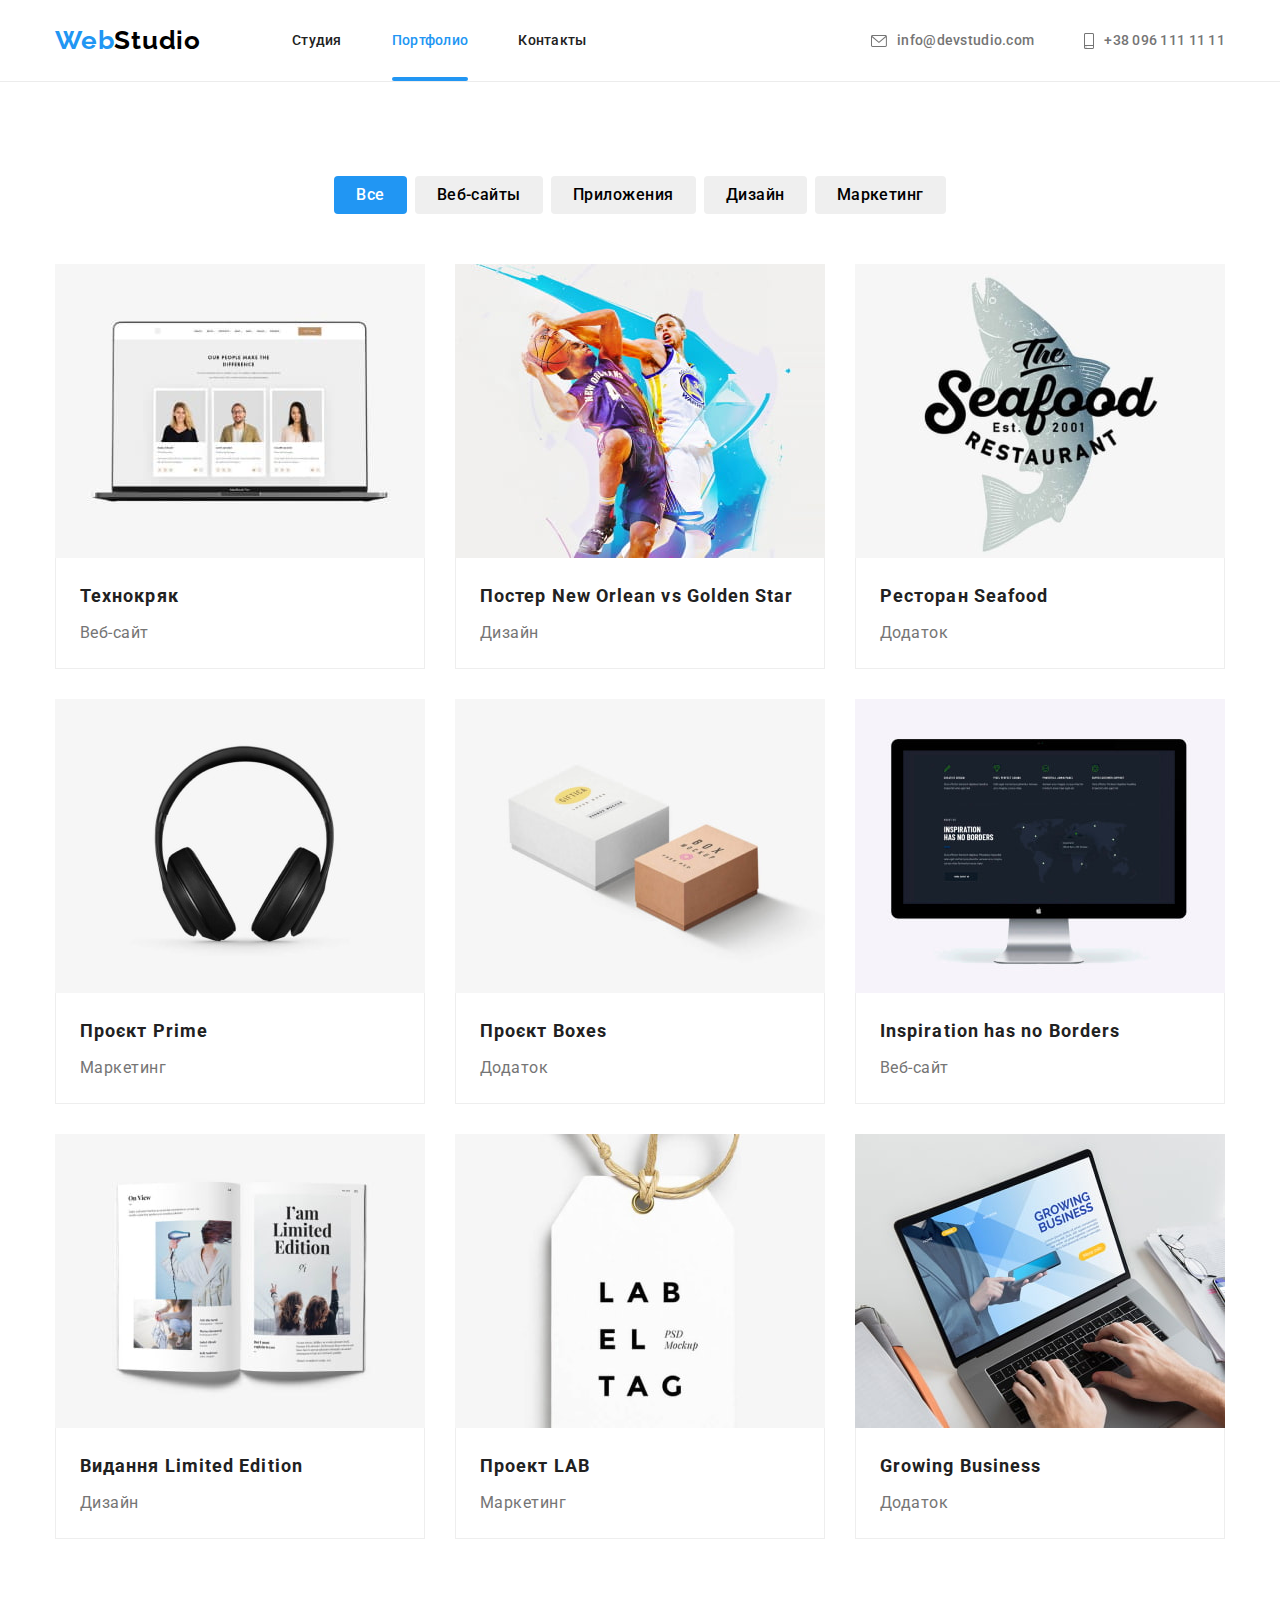
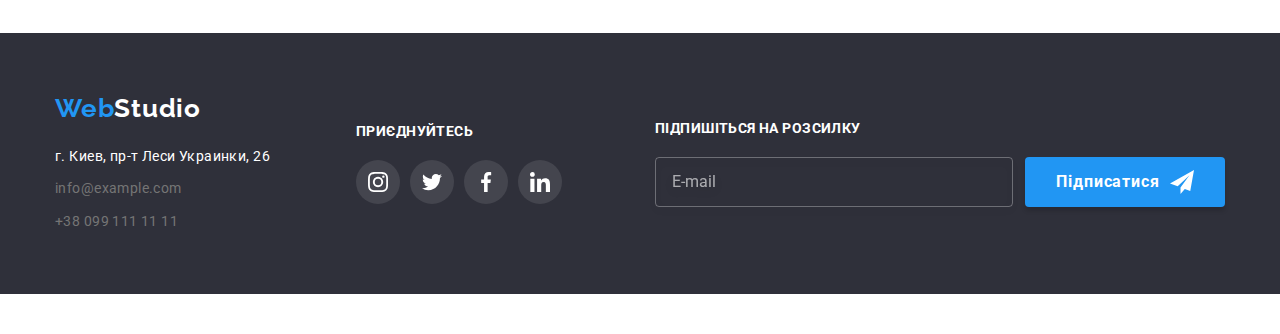
==== commit 20b0281b: "innit" ====
--- a/portfolio.html
+++ b/portfolio.html
@@ -12,213 +12,213 @@
 			rel="stylesheet"
 		/>
 		<link rel="stylesheet" href="https://cdnjs.cloudflare.com/ajax/libs/modern-normalize/1.1.0/modern-normalize.min.css"/>
-		<link rel="stylesheet" href="./css/styles.css" />
+		<link rel="stylesheet" href="./css/main.min.css" />
 	</head>
 	<header>
-		<div class="container">
-			<nav class="main-nav">
-				<a class="logo logo-head" href="/">
-					<span class="logo-first">Web</span>Studio</a
-				>
-				<ul class="list header-list">
+			<div class="container">
+				<nav class="nav">
+					<a class="logo logo__nav" href="/">
+						<span class="logo__span">Web</span>Studio</a
+					>
+					<ul class="list nav__list">
+						<li>
+							<a
+								class="link nav__link nav__link_color "
+								href="./index.html"
+								>Студия</a
+							>
+						</li>
+						<li>
+							<a
+								class="link nav__link nav__link_color nav__active"
+								href="./portfolio.html"
+								>Портфолио</a
+							>
+						</li>
+						<li>
+							<a class="link nav__link nav__link_color" href=""
+								>Контакты</a
+							>
+						</li>
+					</ul>
+				</nav>
+				<ul class="list list__contacts">
 					<li>
 						<a
-							class="link link-header link-nav"
-							href="./index.html"
-							>Студия</a
+							class="link nav__link nav__link_header"
+							href="mailto:info@devstudio.com"
+							><svg class="nav__icon" width="16px" height="12px">
+								<use
+									href="./images/icons.svg#envelope"
+								></use></svg>info@devstudio.com</a
 						>
 					</li>
 					<li>
 						<a
-							class="link link-header link-nav active"
-							href="./portfolio.html"
-							>Портфолио</a
+							class="link nav__link nav__link_header"
+							href="tel:+380961111111"
 						>
-					</li>
-					<li>
-						<a class="link link-header link-nav" href=""
-							>Контакты</a
+							<svg class="nav__icon" width="10px" height="16px">
+								<use
+									href="./images/icons.svg#smartphone"
+								></use></svg>+38 096 111 11 11</a
 						>
 					</li>
 				</ul>
-			</nav>
-			<ul class="list header-list-con">
-				<li>
-					<a
-						class="link link-header link-info"
-						href="mailto:info@devstudio.com"
-						><svg class="icon-head" width="16px" height="12px">
-							<use
-								href="./images/icons.svg#envelope"
-							></use></svg>info@devstudio.com</a
-					>
-				</li>
-				<li>
-					<a
-						class="link link-header link-info"
-						href="tel:+380961111111"
-					>
-						<svg class="icon-head" width="10px" height="16px">
-							<use
-								href="./images/icons.svg#smartphone"
-							></use></svg>+38 096 111 11 11</a
-					>
+			</div>
+		</header>
+	<main>
+		<section class="portfolio">
+			<div class="container  container_vertical">
+			<h1 class="visually-hidden">Портфолио</h1>
+			<ul class="list list__filter">
+				<li><button class="portfolio__button portfolio__button_hero" type="button">Все</button></li>
+				<li>
+					<button class="portfolio__button" type="button">Веб-сайты</button>
+				</li>
+				<li>
+					<button class="portfolio__button" type="button">Приложения</button>
+				</li>
+				<li>
+					<button class="portfolio__button" type="button">Дизайн</button>
+				</li>
+				<li>
+					<button class="portfolio__button" type="button">Маркетинг</button>
 				</li>
 			</ul>
-		</div>
-	</header>
-	<main>
-		<section class="cont-port">
-			<div class="container  container-vertical">
-			<h1 class="visually-hidden">Портфолио</h1>
-			<ul class="list filter-list">
-				<li><button class="btn-filter btn-hero-filter" type="button">Все</button></li>
-				<li>
-					<button class="btn-filter" type="button">Веб-сайты</button>
-				</li>
-				<li>
-					<button class="btn-filter" type="button">Приложения</button>
-				</li>
-				<li>
-					<button class="btn-filter" type="button">Дизайн</button>
-				</li>
-				<li>
-					<button class="btn-filter" type="button">Маркетинг</button>
-				</li>
-			</ul>
-			<ul class="list list-product">
-				<li class="card-port"><a href=""><div class="port-info-card">
-					<div class="wrap-port">
+			<ul class="list list__cards">
+				<li class="card"><a href=""><div class="portfolio__card">
+					<div class="portfolio__wrap">
 					<img
 						src="./images/contant1.jpg"
 						alt="Веб-сайт на ноутбуке"
 						width="370"
 					/>
-					<div class="overflow-port">Ресурс пропонує комплексні пропозиції з різним рівнем функціоналу та сервісів. Все це дозволить відвідувачу отримати вичерпні відомості про компанію чи приватну особу.</div>
-				</div>
-					<div class="port-info"><h2 class="port-title">Технокряк</h2>
-					<p class="port-p">Веб-сайт</p></div></div></a>
-				</li>
-				<li class="card-port"><a href=""><div class="port-info-card">
-					<div class="wrap-port">
+					<div class="portfolio__owerflow">Ресурс пропонує комплексні пропозиції з різним рівнем функціоналу та сервісів. Все це дозволить відвідувачу отримати вичерпні відомості про компанію чи приватну особу.</div>
+				</div>
+					<div class="portfolio__info"><h2 class="portfolio__title">Технокряк</h2>
+					<p class="portfolio__p">Веб-сайт</p></div></div></a>
+				</li>
+				<li class="portfolio__card"><a href=""><div class="portfolio__card">
+					<div class="portfolio__wrap">
 					<img
 						src="./images/contant2.jpg"
 						alt="Веб-сайт на ноутбуке"
 						width="370"
 					/>
-					<div class="overflow-port">Ресурс пропонує комплексні пропозиції з різним рівнем функціоналу та сервісів. Все це дозволить відвідувачу отримати вичерпні відомості про компанію чи приватну особу.</div>
-				</div>
-					<div class="port-info"><h2 class="port-title">Постер New Orlean vs Golden Star</h2>
-					<p class="port-p">Дизайн</p></div></div></a>
-				</li>
-				<li class="card-port"><a href=""><div class="port-info-card">
-					<div class="wrap-port">
+					<div class="portfolio__owerflow">Ресурс пропонує комплексні пропозиції з різним рівнем функціоналу та сервісів. Все це дозволить відвідувачу отримати вичерпні відомості про компанію чи приватну особу.</div>
+				</div>
+					<div class="portfolio__info"><h2 class="portfolio__title">Постер New Orlean vs Golden Star</h2>
+					<p class="portfolio__p">Дизайн</p></div></div></a>
+				</li>
+				<li class="portfolio__card"><a href=""><div class="portfolio__card">
+					<div class="portfolio__wrap">
 					<img
 						src="./images/contant3.jpg"
 						alt="Веб-сайт на ноутбуке"
 						width="370"
 					/>
-					<div class="overflow-port">Ресурс пропонує комплексні пропозиції з різним рівнем функціоналу та сервісів. Все це дозволить відвідувачу отримати вичерпні відомості про компанію чи приватну особу.</div>
-				</div>
-					<div class="port-info"><h2 class="port-title">Ресторан Seafood</h2>
-					<p class="port-p">Додаток</p></div></div></a>
-				</li>
-				<li class="card-port"><a href=""><div class="port-info-card">
-					<div class="wrap-port">
+					<div class="portfolio__owerflow">Ресурс пропонує комплексні пропозиції з різним рівнем функціоналу та сервісів. Все це дозволить відвідувачу отримати вичерпні відомості про компанію чи приватну особу.</div>
+				</div>
+					<div class="portfolio__info"><h2 class="portfolio__title">Ресторан Seafood</h2>
+					<p class="portfolio__p">Додаток</p></div></div></a>
+				</li>
+				<li class="portfolio__card"><a href=""><div class="portfolio__card">
+					<div class="portfolio__wrap">
 					<img
 						src="./images/contant4.jpg"
 						alt="Веб-сайт на ноутбуке"
 						width="370"
 					/>
-					<div class="overflow-port">Ресурс пропонує комплексні пропозиції з різним рівнем функціоналу та сервісів. Все це дозволить відвідувачу отримати вичерпні відомості про компанію чи приватну особу.</div>
-				</div>
-					<div class="port-info"><h2 class="port-title">Проєкт Prime</h2>
-					<p class="port-p">Маркетинг</p></div></div></a>
-				</li>
-				<li class="card-port"><a href=""><div class="port-info-card">
-					<div class="wrap-port">
+					<div class="portfolio__owerflow">Ресурс пропонує комплексні пропозиції з різним рівнем функціоналу та сервісів. Все це дозволить відвідувачу отримати вичерпні відомості про компанію чи приватну особу.</div>
+				</div>
+					<div class="portfolio__info"><h2 class="portfolio__title">Проєкт Prime</h2>
+					<p class="portfolio__p">Маркетинг</p></div></div></a>
+				</li>
+				<li class="portfolio__card"><a href=""><div class="portfolio__card">
+					<div class="portfolio__wrap">
 					<img
 						src="./images/contant5.jpg"
 						alt="Веб-сайт на ноутбуке"
 						width="370"
 					/>
-					<div class="overflow-port">Ресурс пропонує комплексні пропозиції з різним рівнем функціоналу та сервісів. Все це дозволить відвідувачу отримати вичерпні відомості про компанію чи приватну особу.</div>
-				</div>
-					<div class="port-info"><h2 class="port-title">Проєкт Boxes</h2>
-					<p class="port-p">Додаток</p></div></div></a>
-				</li>
-				<li class="card-port"><a href=""><div class="port-info-card">
-					<div class="wrap-port">
+					<div class="portfolio__owerflow">Ресурс пропонує комплексні пропозиції з різним рівнем функціоналу та сервісів. Все це дозволить відвідувачу отримати вичерпні відомості про компанію чи приватну особу.</div>
+				</div>
+					<div class="portfolio__info"><h2 class="portfolio__title">Проєкт Boxes</h2>
+					<p class="portfolio__p">Додаток</p></div></div></a>
+				</li>
+				<li class="portfolio__card"><a href=""><div class="portfolio__card">
+					<div class="portfolio__wrap">
 					<img
 						src="./images/contant6.jpg"
 						alt="Веб-сайт на ноутбуке"
 						width="370"
 					/>
-					<div class="overflow-port">Ресурс пропонує комплексні пропозиції з різним рівнем функціоналу та сервісів. Все це дозволить відвідувачу отримати вичерпні відомості про компанію чи приватну особу.</div>
-				</div>
-					<div class="port-info"><h2 class="port-title">Inspiration has no Borders</h2>
-					<p class="port-p">Веб-сайт</p></div></div></a>
-				</li>
-				<li class="card-port"><a href=""><div class="port-info-card">
-					<div class="wrap-port">
+					<div class="portfolio__owerflow">Ресурс пропонує комплексні пропозиції з різним рівнем функціоналу та сервісів. Все це дозволить відвідувачу отримати вичерпні відомості про компанію чи приватну особу.</div>
+				</div>
+					<div class="portfolio__info"><h2 class="portfolio__title">Inspiration has no Borders</h2>
+					<p class="portfolio__p">Веб-сайт</p></div></div></a>
+				</li>
+				<li class="portfolio__card"><a href=""><div class="portfolio__card">
+					<div class="portfolio__wrap">
 					<img
 						src="./images/contant7.jpg"
 						alt="Веб-сайт на ноутбуке"
 						width="370"
 					/>
-					<div class="overflow-port">Ресурс пропонує комплексні пропозиції з різним рівнем функціоналу та сервісів. Все це дозволить відвідувачу отримати вичерпні відомості про компанію чи приватну особу.</div>
-				</div>
-					<div class="port-info"><h2 class="port-title">Видання Limited Edition</h2>
-					<p class="port-p">Дизайн</p></div></div></a>
-				</li>
-				<li class="card-port"><a href=""><div class="port-info-card">
-					<div class="wrap-port">
+					<div class="portfolio__owerflow">Ресурс пропонує комплексні пропозиції з різним рівнем функціоналу та сервісів. Все це дозволить відвідувачу отримати вичерпні відомості про компанію чи приватну особу.</div>
+				</div>
+					<div class="portfolio__info"><h2 class="portfolio__title">Видання Limited Edition</h2>
+					<p class="portfolio__p">Дизайн</p></div></div></a>
+				</li>
+				<li class="portfolio__card"><a href=""><div class="portfolio__card">
+					<div class="portfolio__wrap">
 					<img
 						src="./images/contant8.jpg"
 						alt="Веб-сайт на ноутбуке"
 						width="370"
 					/>
-					<div class="overflow-port">Ресурс пропонує комплексні пропозиції з різним рівнем функціоналу та сервісів. Все це дозволить відвідувачу отримати вичерпні відомості про компанію чи приватну особу.</div>
-				</div>
-					<div class="port-info"><h2 class="port-title">Проект LAB</h2>
-					<p class="port-p">Маркетинг</p></div></div></a>
-				</li>
-				<li class="card-port"><a href=""><div class="port-info-card">
-					<div class="wrap-port">
+					<div class="portfolio__owerflow">Ресурс пропонує комплексні пропозиції з різним рівнем функціоналу та сервісів. Все це дозволить відвідувачу отримати вичерпні відомості про компанію чи приватну особу.</div>
+				</div>
+					<div class="portfolio__info"><h2 class="portfolio__title">Проект LAB</h2>
+					<p class="portfolio__p">Маркетинг</p></div></div></a>
+				</li>
+				<li class="portfolio__card"><a href=""><div class="portfolio__card">
+					<div class="portfolio__wrap">
 					<img
 						src="./images/contant9.jpg"
 						alt="Веб-сайт на ноутбуке"
 						width="370"
 					/>
-					<div class="overflow-port">Ресурс пропонує комплексні пропозиції з різним рівнем функціоналу та сервісів. Все це дозволить відвідувачу отримати вичерпні відомості про компанію чи приватну особу.</div>
-				</div>
-					<div class="port-info"><h2 class="port-title">Growing Business</h2>
-					<p class="port-p">Додаток</p></div></div></a>
+					<div class="portfolio__owerflow">Ресурс пропонує комплексні пропозиції з різним рівнем функціоналу та сервісів. Все це дозволить відвідувачу отримати вичерпні відомості про компанію чи приватну особу.</div>
+				</div>
+					<div class="portfolio__info"><h2 class="portfolio__title">Growing Business</h2>
+					<p class="portfolio__p">Додаток</p></div></div></a>
 				</li>
 			</ul>
 		</div>
 		</div>
-	</main>	<footer class="foot-bg">
-			<div class="container foot-cont">
-				<div class="adress-div">
-					<a class="logo logo-foot" href="/"
-						><span class="logo-first">Web</span>Studio</a
+	</main>	<footer class="footer">
+			<div class="container footer__container">
+				<div class="adress">
+					<a class="logo logo_footer" href="/"
+						><span class="logo__span">Web</span>Studio</a
 					>
-					<address class="adr-info">
-						<p class="ad-foot-col footer-info">
+					<address class="adress__info">
+						<p class="adress__p adress__p_col ">
 							г. Киев, пр-т Леси Украинки, 26
 						</p>
 						<ul class="list">
-							<li class="link-foot">
+							<li class="adress__link">
 								<a
-									class="link link-foot-col footer-info"
+									class="link adress__link adress__link_color"
 									href="mailto:info@example.com"
 									>info@example.com</a
 								>
 							</li>
-							<li class="link-foot">
+							<li class="adress__li">
 								<a
-									class="link link-foot-col footer-info"
+									class="link adress__link adress__link_color"
 									href="tel:+380991111111"
 									>+38 099 111 11 11</a
 								>
@@ -226,9 +226,9 @@
 						</ul>
 					</address>
 				</div>
-				<div class="icons-foot">
-					<p class="big-foot"><strong>приєднуйтесь</strong></p>
-					<ul class="list footer-social">
+				<div class="footer__icon">
+					<p class="footer-warning"><strong>приєднуйтесь</strong></p>
+					<ul class="list footer__social">
 						<li>
 							<a href="#" class="social">
 								<svg class="social" width="20" height="20">
@@ -268,10 +268,10 @@
 					</ul>
 				</div>
 				<div>
-					<p class="big-foot">
+					<p class="footer-warning">
 						<strong>Підпишіться на розсилку</strong>
 					</p>
-					<form class="subscribe">
+					<form class="footer__subscribe">
 						<input
 							type="email"
 							name="email"
@@ -279,7 +279,7 @@
 							placeholder="E-mail"
 							required="true"
 						/>
-						<button class="btn-foot-form" type="submit">Підписатися<svg width="24px" height="24px">
+						<button class="footer__button" type="submit">Підписатися<svg width="24px" height="24px">
 							<use href="./images/icons.svg#samoletik"></use>
 						</svg></button>
 					</form>
--- a/css/main.min.css
+++ b/css/main.min.css
@@ -0,0 +1 @@
+:root{--first-font: "Roboto", sans-serif;--second-font: "Raleway", sans-serif;--first-color: #FFFFFF;--second-color: #2F303A;--third-color: #F5F4FA;--fourth-color: #212121;--fifth-color: #2196F3;--sixth-color: #000000;--seventh-color: #757575;--eighth-color: rgba(255, 255, 255, 0.6);--nineth-color: #188CE8;--tenth-color: #EEEEEE;--grad-color: rgba(47, 48, 58, 0.4);--client-color: #AFB1B8;--cubic: cubic-bezier(0.4, 0, 0.2, 1) }h1,h2,h3,h4,h5,h6,p,ul{margin:0}a{text-decoration:none;color:var(--fifth-color)}img{display:block}header{border-bottom:1px solid #ececec}ul{padding:0}.link{-webkit-transition:color 250ms var(--cubic);transition:color 250ms var(--cubic)}body{font-family:var(--first-font);color:var(--seventh-color)}.container{display:-webkit-box;display:-ms-flexbox;display:flex;width:1200px;padding-left:15px;padding-right:15px;margin-left:auto;margin-right:auto}.container_vertical{-webkit-box-orient:vertical;-webkit-box-direction:normal;-ms-flex-direction:column;flex-direction:column}.hero,.footer{background-color:var(--second-color)}.comand,.portfolio_button{background-color:var(--third-color)}.comand__li{background-color:var(--first-color)}.portfolio__button_hero,.hero__button{color:var(--first-color);background-color:var(--fifth-color)}.link,.logo,.portfolio__p{text-decoration:none;color:currentColor}.list{list-style:none}.link:focus,.link:hover{color:var(--fifth-color)}.comand__title,.section__title,.peculiarities__title,.portfolio__title{color:var(--fourth-color)}header{border-bottom:1px solid #ececec}.nav{display:-webkit-box;display:-ms-flexbox;display:flex}.nav__link{font-weight:500;font-size:14px;line-height:1.14;letter-spacing:.02em;padding-top:32px;padding-bottom:32px}.nav__link_header{display:-webkit-box;display:-ms-flexbox;display:flex;-webkit-box-align:center;-ms-flex-align:center;align-items:center;gap:10px}.nav__link_color{color:var(--fourth-color)}.nav__active{color:var(--fifth-color);position:relative}.nav__active::after{content:"";background-color:var(--fifth-color);border-radius:2px;width:100%;height:4px;display:block;position:absolute;bottom:-1px}.logo{font-family:var(--second-font);font-weight:700;font-size:26px;line-height:1.2;letter-spacing:.03em}.logo__nav{color:var(--sixth-color);padding-top:25px;padding-bottom:25px;margin-right:91px}.logo__span{color:var(--fifth-color);font-family:var(--second-font)}.nav__icon{-webkit-transition:fill 250ms var(--cubic);transition:fill 250ms var(--cubic);fill:var(--seventh-color)}.nav__link:hover .nav__icon,.nav__link:focus .nav__icon{fill:var(--fifth-color)}.nav__list,.list__contacts{-webkit-box-align:center;-ms-flex-align:center;align-items:center;display:-webkit-box;display:-ms-flexbox;display:flex;gap:50px}.list__contacts{margin-left:auto}.header-list{margin-left:93px}svg.social{fill:var(--first-color);-webkit-transition:fill 250ms var(--cubic);transition:fill 250ms var(--cubic)}.social{display:-webkit-box;display:-ms-flexbox;display:flex;-webkit-box-pack:center;-ms-flex-pack:center;justify-content:center}.footer-warning{font-weight:700;font-size:14px;line-height:1.14;letter-spacing:.03em;text-transform:uppercase;color:var(--first-color);margin-bottom:20px}strong{font-weight:inherit}.footer__container{-webkit-box-align:center;-ms-flex-align:center;align-items:center}.footer{padding:60px 0px}.logo_footer{color:var(--first-color)}.adress__info{margin-top:20px}.adress__p{font-style:normal;font-weight:400;font-size:14px;line-height:1.7;letter-spacing:.03em;margin-top:9px}.adress__p_col{color:var(--first-color)}.adress__link{font-style:normal;font-weight:400;font-size:14px;line-height:1.7;letter-spacing:.03em;margin-top:9px}.adress__link_col{color:var(--eighth-color)}.adress__li{margin-top:9px}.footer__social,.social{display:-webkit-box;display:-ms-flexbox;display:flex;-ms-flex-wrap:wrap;flex-wrap:wrap;gap:10px}a.social{border-radius:50%;width:44px;height:44px;display:-webkit-box;display:-ms-flexbox;display:flex;-webkit-box-pack:center;-ms-flex-pack:center;justify-content:center;-webkit-box-align:center;-ms-flex-align:center;align-items:center;background-color:rgba(255,255,255,.1);-webkit-transition:background-color 250ms var(--cubic);transition:background-color 250ms var(--cubic)}a.social:hover,a.social:focus{background-color:var(--fifth-color)}.adress{margin-right:70px;width:231px}.footer__icon{margin-right:93px}.hero{max-width:1600px;margin-left:auto;margin-right:auto;background-size:cover;background-position:50% 50%;background-image:-webkit-gradient(linear, left top, left bottom, from(var(--grad-color)), to(var(--grad-color))),url("../images/imgbg.jpg");background-image:linear-gradient(var(--grad-color), var(--grad-color)),url("../images/imgbg.jpg");padding:200px 0px}.hero__title{color:var(--first-color);font-weight:900;font-size:44px;line-height:1.36;text-align:center;letter-spacing:.06em;text-transform:uppercase}.section__title{font-size:36px;line-height:1.17;text-align:center;letter-spacing:.03em}.hero__button{font-weight:700;font-size:16px;line-height:1.88;letter-spacing:.06em;padding:10px 32px;width:-webkit-fit-content;width:-moz-fit-content;width:fit-content;margin-top:30px;margin-left:auto;margin-right:auto;border-radius:4px}.peculiarities{padding-top:94px}.peculiarities__list{display:-webkit-box;display:-ms-flexbox;display:flex;gap:30px}.peculiarities__list_block{width:270px}.peculiarities__icon{background:var(--third-color);border-radius:4px;padding:25px 100px;margin-bottom:30px}.peculiarities__title{font-size:14px;line-height:1.14;letter-spacing:.03em;text-transform:uppercase;margin-bottom:10px}.peculiarities__p{font-size:14px;line-height:1.71;letter-spacing:.03em}.section,.clients{padding-bottom:94px;padding-top:94px}.list__cards{display:-webkit-box;display:-ms-flexbox;display:flex;gap:30px}.section__title{margin-bottom:50px}svg.social_com{fill:var(--client-color);-webkit-transition:fill 250ms var(--cubic);transition:fill 250ms var(--cubic)}a.social_com:hover svg.social_com,a.social_com:focus svg.social_com{fill:var(--first-color)}a.social_com{border-radius:50%;width:44px;height:44px;display:-webkit-box;display:-ms-flexbox;display:flex;-webkit-box-pack:center;-ms-flex-pack:center;justify-content:center;-webkit-box-align:center;-ms-flex-align:center;align-items:center;background-color:var(--first-color);-webkit-transition:background-color 250ms var(--cubic);transition:background-color 250ms var(--cubic)}a.social_com:hover,a.social_com:focus{background-color:var(--fifth-color)}.comand__info{padding:30px 0px}.comand__title{font-weight:500;font-size:16px;line-height:1.19;text-align:center;letter-spacing:.03em;margin-bottom:10px}.comand__li{-webkit-box-shadow:0px 1px 3px rgba(0,0,0,.12),0px 1px 1px rgba(0,0,0,.14),0px 2px 1px rgba(0,0,0,.2);box-shadow:0px 1px 3px rgba(0,0,0,.12),0px 1px 1px rgba(0,0,0,.14),0px 2px 1px rgba(0,0,0,.2);border-radius:0px 0px 4px 4px}.comand__p{font-size:16px;line-height:1.19;text-align:center;letter-spacing:.03em;margin-bottom:16px}.clients__list{display:-webkit-box;display:-ms-flexbox;display:flex;gap:30px}.clients__icon>div{padding:16px 32px;border:1px solid var(--client-color);border-radius:4px;-webkit-transition:border-color 250ms var(--cubic);transition:border-color 250ms var(--cubic);width:170px}.clients__icon:hover>div,.clients__icon:focus>div{border-color:var(--fifth-color)}.company{fill:var(--client-color);-webkit-transition:fill 250ms var(--cubic);transition:fill 250ms var(--cubic)}.clients__icon:hover .company,.clients__icon:focus .company{fill:var(--fifth-color)}.portfolio__info{padding:20px 24px;border:1px solid #eee;border-top:none;z-index:1}.portfolio{padding:94px 0px}.list__filter{display:-webkit-box;display:-ms-flexbox;display:flex;margin-bottom:50px;-webkit-box-pack:center;-ms-flex-pack:center;justify-content:center;gap:8px}.list__cards{display:-webkit-box;display:-ms-flexbox;display:flex;-ms-flex-wrap:wrap;flex-wrap:wrap;gap:30px}.portfolio__button{font-weight:500;font-size:16px;line-height:1.62;letter-spacing:.03em;padding:6px 22px;border-radius:4px}.portfolio__wrap{overflow:hidden;position:relative}.portfolio__owerflow{position:absolute;display:-webkit-box;display:-ms-flexbox;display:flex;-webkit-box-pack:center;-ms-flex-pack:center;justify-content:center;-webkit-box-align:center;-ms-flex-align:center;align-items:center;color:var(--first-color);background:rgba(33,150,243,.9);-webkit-transition:-webkit-transform 250ms var(--cubic);transition:-webkit-transform 250ms var(--cubic);transition:transform 250ms var(--cubic);transition:transform 250ms var(--cubic), -webkit-transform 250ms var(--cubic);-webkit-transform:translateY(0);transform:translateY(0);height:100%;font-size:18px;line-height:1.56;padding:0 24px;letter-spacing:.03em}.portfolio__card:hover .portfolio__owerflow{-webkit-transform:translateY(-100%);transform:translateY(-100%)}.portfolio__card{-webkit-transition:-webkit-box-shadow 250ms var(--cubic);transition:-webkit-box-shadow 250ms var(--cubic);transition:box-shadow 250ms var(--cubic);transition:box-shadow 250ms var(--cubic), -webkit-box-shadow 250ms var(--cubic);width:370px}.portfolio__card:hover{-webkit-box-shadow:0px 4px 4px rgba(0,0,0,.25);box-shadow:0px 4px 4px rgba(0,0,0,.25)}.portfolio__title{font-size:18px;line-height:2;letter-spacing:.06em;width:322px;margin-bottom:4px;color:var(--fourth-color)}.portfolio__p{font-size:16px;line-height:1.88;letter-spacing:.03em;color:var(--seventh-color)}.umovi{text-decoration:underline;font-family:"Roboto";font-style:normal;font-weight:400;font-size:14px;line-height:1.7;letter-spacing:.03em}.data-modal{-webkit-backdrop-filter:brightness(0.8);backdrop-filter:brightness(0.8);width:100%;height:100%;position:fixed;top:0;z-index:1000000;visibility:visible;opacity:100%;-webkit-transition:opacity 250ms cubic-bezier(0.4, 0, 0.2, 1),visibility 250ms cubic-bezier(0.4, 0, 0.2, 1);transition:opacity 250ms cubic-bezier(0.4, 0, 0.2, 1),visibility 250ms cubic-bezier(0.4, 0, 0.2, 1)}.is-hidden{opacity:0;pointer-events:none;visibility:hidden}.modal-window{position:absolute;top:50%;left:50%;-webkit-transform:translate(-50%, -50%);transform:translate(-50%, -50%);width:528px;height:581px;background:#fff;-webkit-box-shadow:0px 1px 3px rgba(0,0,0,.12),0px 1px 1px rgba(0,0,0,.14),0px 2px 1px rgba(0,0,0,.2);box-shadow:0px 1px 3px rgba(0,0,0,.12),0px 1px 1px rgba(0,0,0,.14),0px 2px 1px rgba(0,0,0,.2);border-radius:4px}.btn-modal{display:-webkit-box;display:-ms-flexbox;display:flex;-webkit-box-align:center;-ms-flex-align:center;align-items:center;position:absolute;top:0;right:0;margin:8px;padding:6px;border:solid 1px rgba(0,0,0,.1);border-radius:50%;cursor:pointer;background-color:var(--first-color)}.form-inputs{display:-webkit-box;display:-ms-flexbox;display:flex;-ms-flex-wrap:wrap;flex-wrap:wrap;-webkit-box-pack:center;-ms-flex-pack:center;justify-content:center;-webkit-box-orient:vertical;-webkit-box-direction:normal;-ms-flex-direction:column;flex-direction:column;gap:10px}.form-input{display:-webkit-box;display:-ms-flexbox;display:flex;-webkit-box-orient:vertical;-webkit-box-direction:reverse;-ms-flex-direction:column-reverse;flex-direction:column-reverse}.modal-form{display:-webkit-box;display:-ms-flexbox;display:flex;-webkit-box-orient:vertical;-webkit-box-direction:normal;-ms-flex-direction:column;flex-direction:column;padding:40px}.modal-form h2{margin-bottom:12px;text-align:center;font-weight:700;font-size:20px;text-align:center;letter-spacing:.03em;color:#212121}.form-input label{position:relative;font-size:12px;line-height:1.1666666667;letter-spacing:.01em;margin-bottom:4px}.form-input svg{position:absolute;-webkit-transform:translateY(29px);transform:translateY(29px);left:15px}.form-input input,.form-input textarea{padding-left:42px;height:40px;border:1px solid rgba(33,33,33,.2);border-radius:4px;-webkit-transition:border-color 250ms var(--cubic);transition:border-color 250ms var(--cubic)}.form-input input~label svg,.form-input textarea~label svg{-webkit-transition:fill 250ms var(--cubic);transition:fill 250ms var(--cubic)}.form-input input:focus-visible,.form-input textarea:focus-visible,.form-input input:hover,.form-input textarea:hover{outline:none;border-color:var(--fifth-color)}.form-input input:focus-visible~label svg,.form-input textarea:focus-visible~label svg,.form-input input:hover~label svg,.form-input textarea:hover~label svg{fill:var(--fifth-color)}.modal-form input[type=checkbox]{accent-color:#2196f3;width:16px;height:15px;margin-right:7px}.form-input textarea{padding:12px 16px;height:120px;resize:none;font-size:12px;line-height:1.1666666667;letter-spacing:.01em}.form-input textarea::-webkit-input-placeholder{color:rgba(117,117,117,.5)}.form-input textarea::-moz-placeholder{color:rgba(117,117,117,.5)}.form-input textarea:-ms-input-placeholder{color:rgba(117,117,117,.5)}.form-input textarea::-ms-input-placeholder{color:rgba(117,117,117,.5)}.form-input textarea::placeholder{color:rgba(117,117,117,.5)}.form-input-checkbox{display:-webkit-box;display:-ms-flexbox;display:flex;position:relative;-webkit-box-orient:horizontal;-webkit-box-direction:normal;-ms-flex-direction:row;flex-direction:row;-ms-flex-wrap:wrap;flex-wrap:wrap;-webkit-box-pack:center;-ms-flex-pack:center;justify-content:center;-webkit-box-align:center;-ms-flex-align:center;align-items:center;margin:20px 0;cursor:pointer;font-size:14px;line-height:1.71;letter-spacing:.03em}.send-btn{margin-top:10px;color:var(--first-color);-ms-flex-item-align:center;align-self:center;width:200px;height:50px;background-color:var(--fifth-color);border:none;-webkit-box-shadow:0px 4px 4px rgba(0,0,0,.15);box-shadow:0px 4px 4px rgba(0,0,0,.15);border-radius:4px;-webkit-transition:background-color 250ms var(--cubic),-webkit-filter 250ms var(--cubic);transition:background-color 250ms var(--cubic),-webkit-filter 250ms var(--cubic);transition:background-color 250ms var(--cubic),filter 250ms var(--cubic);transition:background-color 250ms var(--cubic),filter 250ms var(--cubic),-webkit-filter 250ms var(--cubic);font-weight:700;font-size:16px;line-height:1.88;-webkit-box-align:center;-ms-flex-align:center;align-items:center;text-align:center;letter-spacing:.06em}.btn-modal svg{-webkit-transition:fill 250ms var(--cubic);transition:fill 250ms var(--cubic)}.btn-modal:hover svg{fill:var(--fifth-color)}.footer__subscribe{display:-webkit-box;display:-ms-flexbox;display:flex;gap:12px}.footer__subscribe input{height:50px;width:358px;background-color:rgba(0,0,0,0);border:1px solid rgba(255,255,255,.3);-webkit-filter:drop-shadow(0px 4px 4px rgba(0, 0, 0, 0.15));filter:drop-shadow(0px 4px 4px rgba(0, 0, 0, 0.15));border-radius:4px;padding:15px 16px;color:var(--first-color)}.footer__subscribe input::-webkit-input-placeholder{color:rgba(255,255,255,.6)}.footer__subscribe input::-moz-placeholder{color:rgba(255,255,255,.6)}.footer__subscribe input:-ms-input-placeholder{color:rgba(255,255,255,.6)}.footer__subscribe input::-ms-input-placeholder{color:rgba(255,255,255,.6)}.footer__subscribe input::placeholder{color:rgba(255,255,255,.6)}.footer__subscribe button{height:50px;-webkit-box-shadow:0px 4px 4px rgba(0,0,0,.15);box-shadow:0px 4px 4px rgba(0,0,0,.15);border-radius:4px;background-color:var(--fifth-color);width:200px;color:var(--first-color);padding:10px 28px;border:none;display:-webkit-box;display:-ms-flexbox;display:flex;gap:10px;-webkit-box-align:center;-ms-flex-align:center;align-items:center;font-size:16px;line-height:19;font-weight:700;-webkit-box-pack:center;-ms-flex-pack:center;justify-content:center}.visually-hidden{position:absolute;width:1px;height:1px;margin:-1px;border:0;padding:0;white-space:nowrap;-webkit-clip-path:inset(100%);clip-path:inset(100%);clip:rect(0 0 0 0);overflow:hidden}.custom-input-checkbox{position:relative;display:-webkit-box;display:-ms-flexbox;display:flex;-webkit-box-align:center;-ms-flex-align:center;align-items:center;-webkit-box-pack:center;-ms-flex-pack:center;justify-content:center;width:15px;height:15px;margin-right:10px;cursor:pointer;border:1px solid var(--sixth-color);border-radius:2px;-webkit-transition:background-color 250ms var(--cubic);transition:background-color 250ms var(--cubic)}#galochka{margin:0;cursor:pointer;opacity:0%;position:absolute;left:19px;z-index:10}#galochka:checked~.custom-input-checkbox{outline:none;background-color:var(--fifth-color);border:1px solid var(--fifth-color);border-radius:2px}.footer__button{-webkit-transition:background-color 250ms var(--cubic),-webkit-filter 250ms var(--cubic);transition:background-color 250ms var(--cubic),-webkit-filter 250ms var(--cubic);transition:background-color 250ms var(--cubic),filter 250ms var(--cubic);transition:background-color 250ms var(--cubic),filter 250ms var(--cubic),-webkit-filter 250ms var(--cubic);letter-spacing:.06em}.send-btn:hover,.send-btn:focus,.footer__button-form:hover,.footer__button:focus,.hero__button:focus,.hero__button:hover,.portfolio__button:focus,.portfolio__button:hover{background-color:var(--nineth-color);color:#fff;-webkit-filter:drop-shadow(0px 4px 4px rgba(0, 0, 0, 0.25));filter:drop-shadow(0px 4px 4px rgba(0, 0, 0, 0.25));cursor:pointer}.adress__link:focus,.adress__link:hover{color:var(--first-color)}.portfolio__button,.hero__button{font-family:inherit;cursor:pointer;border:none;-webkit-transition:color 250ms var(--cubic),background-color 250ms var(--cubic),-webkit-filter 250ms var(--cubic);transition:color 250ms var(--cubic),background-color 250ms var(--cubic),-webkit-filter 250ms var(--cubic);transition:color 250ms var(--cubic),background-color 250ms var(--cubic),filter 250ms var(--cubic);transition:color 250ms var(--cubic),background-color 250ms var(--cubic),filter 250ms var(--cubic),-webkit-filter 250ms var(--cubic)}.card{position:relative}.card__position{display:-webkit-box;display:-ms-flexbox;display:flex;-webkit-box-align:center;-ms-flex-align:center;align-items:center;-webkit-box-pack:center;-ms-flex-pack:center;justify-content:center;position:absolute;bottom:0;background-color:rgba(47,48,58,.8);width:100%;height:70px}.card__meta{font-family:"Roboto";font-weight:700;font-size:14px;line-height:1.143;text-align:center;letter-spacing:.03em;text-transform:uppercase;color:var(--first-color)}/*# sourceMappingURL=main.min.css.map */